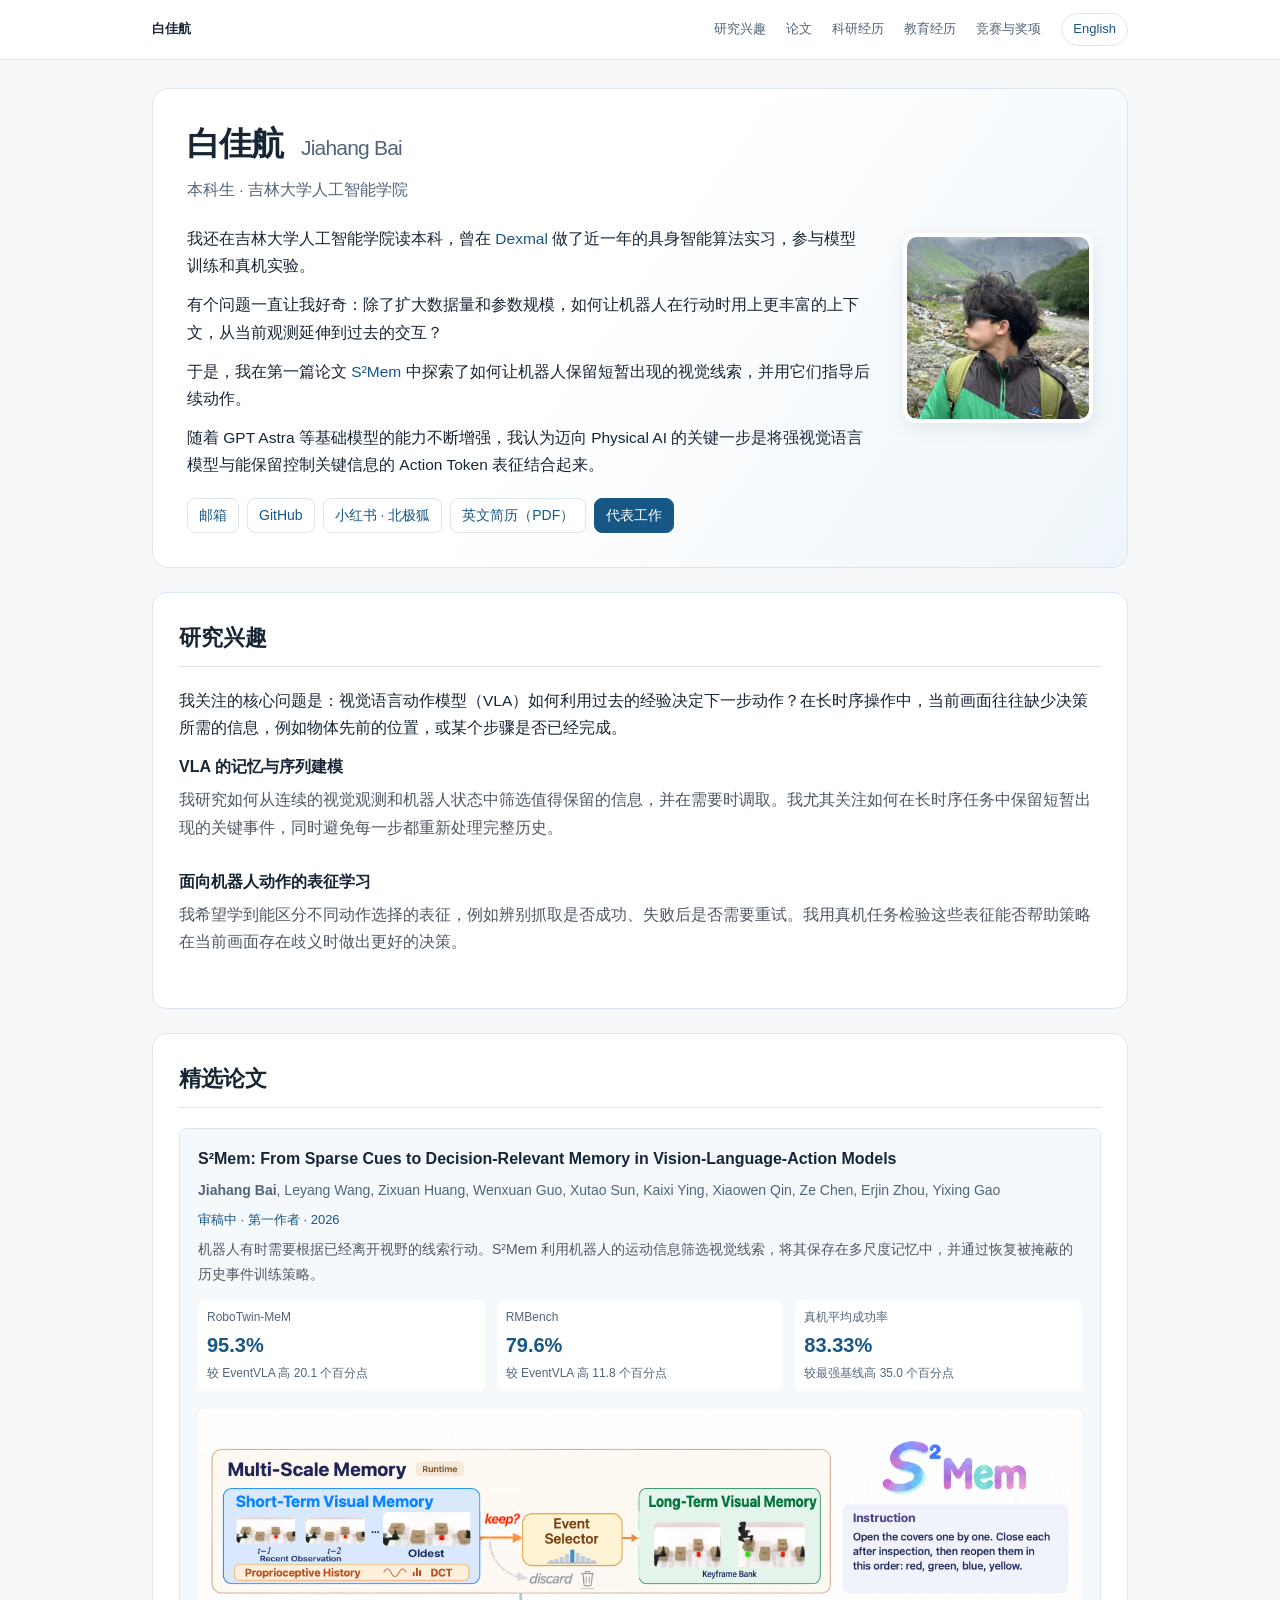
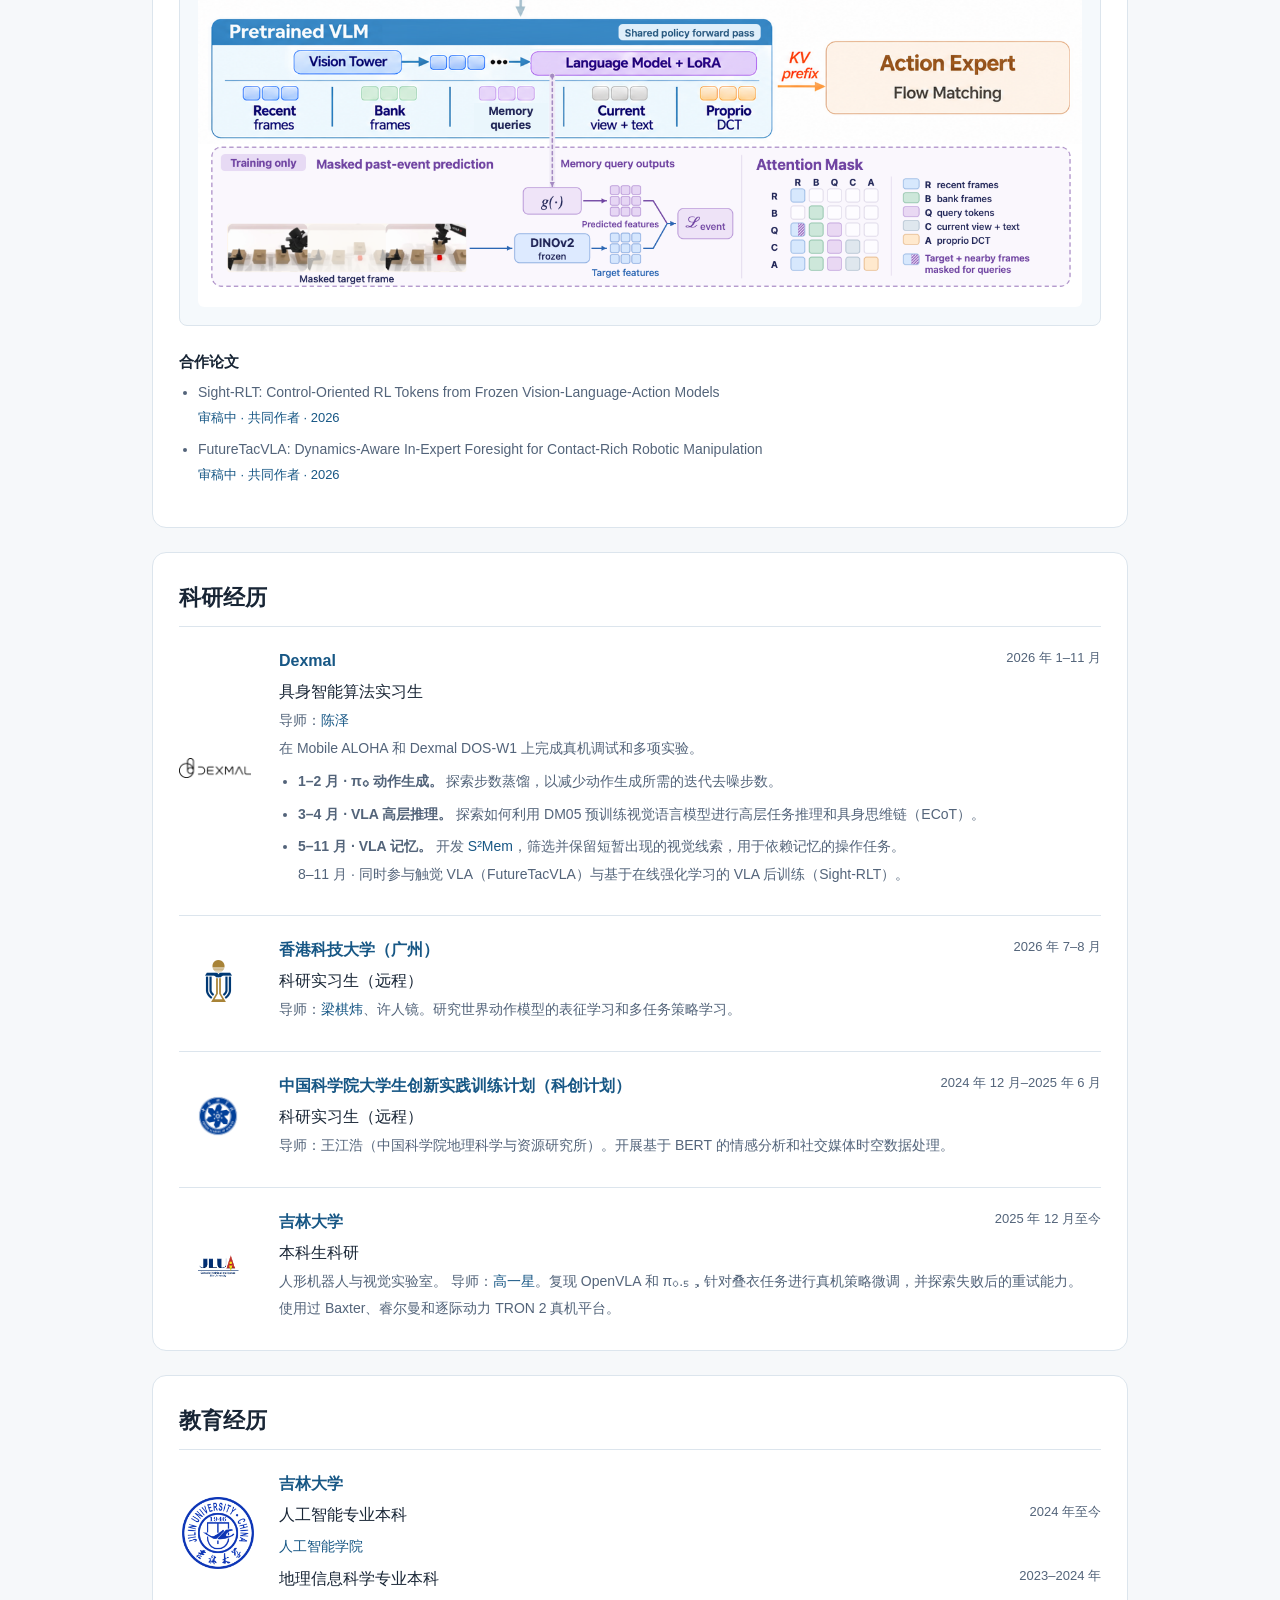
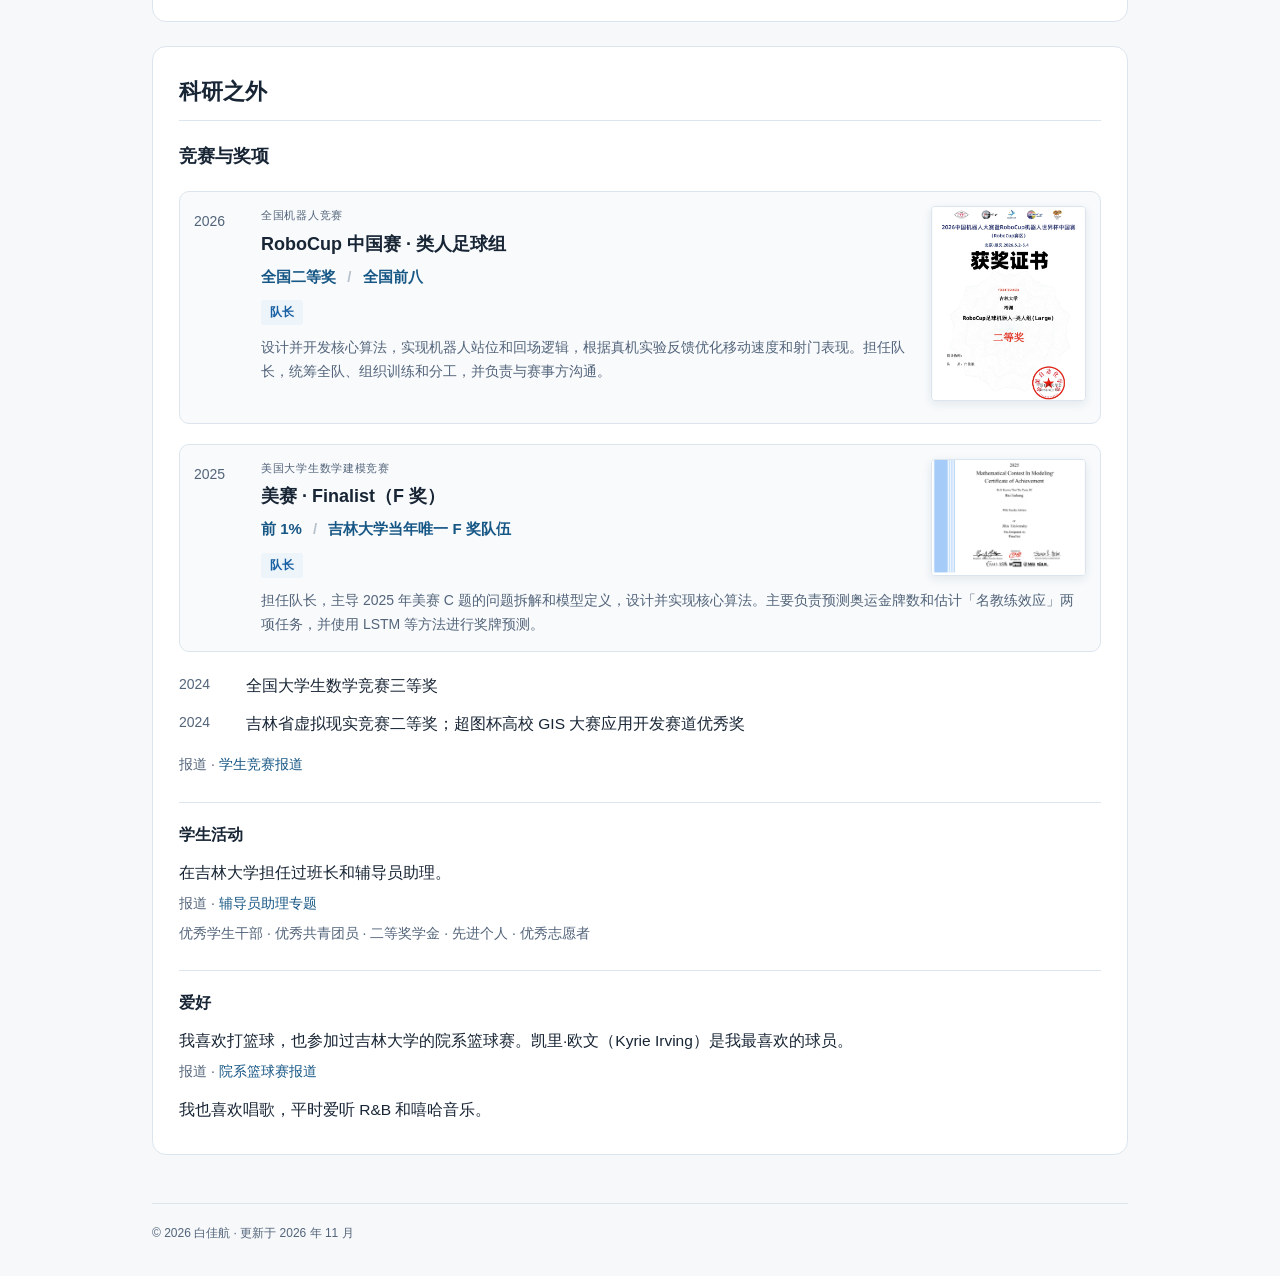
==== zh.html @ dd1dfa13 "Display the S²Mem architecture at full card width" ====
<!doctype html>
<html lang="zh-CN">
<head>
<meta charset="utf-8"><meta name="viewport" content="width=device-width, initial-scale=1">
<title>白佳航 | 吉林大学</title>
<meta name="description" content="白佳航，吉林大学本科生，研究方向为具身智能、机器人学习和视觉语言动作模型中的记忆。">
<link rel="canonical" href="https://jiahangbai.github.io/">
<link rel="stylesheet" href="site.css?v=s2mem-wide">

</head>
<body>
<nav aria-label="主导航"><div class="wrap"><a class="name" href="#about">白佳航</a><a href="#research">研究兴趣</a><a href="#ongoing">论文</a><a href="#experience">科研经历</a><a href="#education">教育经历</a><a href="#honors">竞赛与奖项</a><a class="language-switch" href="index.html" hreflang="en" lang="en">English</a></div></nav>
<main class="wrap">
<header id="about"><div><h1>白佳航 <span lang="en">Jiahang Bai</span></h1><p class="role">本科生 · 吉林大学人工智能学院</p><p>我还在吉林大学人工智能学院读本科，曾在 <a href="https://www.dexmal.com/">Dexmal</a> 做了近一年的具身智能算法实习，参与模型训练和真机实验。</p><p>有个问题一直让我好奇：除了扩大数据量和参数规模，如何让机器人在行动时用上更丰富的上下文，从当前观测延伸到过去的交互？</p><p>于是，我在第一篇论文 <a href="#s2mem">S²Mem</a> 中探索了如何让机器人保留短暂出现的视觉线索，并用它们指导后续动作。</p><p>随着 GPT Astra 等基础模型的能力不断增强，我认为迈向 Physical AI 的关键一步是将强视觉语言模型与能保留控制关键信息的 Action Token 表征结合起来。</p><div class="links"><a href="mailto:baijh2323@mails.jlu.edu.cn">邮箱</a><a href="https://github.com/JiahangBai">GitHub</a><a href="https://xhslink.cn/o/AUrNLGoAuPa" target="_blank" rel="noopener">小红书 · 北极狐</a><a href="assets/Jiahang_Bai_Research_CV.pdf?v=selected-papers" target="_blank" rel="noopener">英文简历（PDF）</a><a href="#s2mem">代表工作</a></div></div><div class="photo"><img class="portrait" src="assets/portrait-mountains.jpg" alt="山谷中的白佳航" width="190" height="190"></div></header>
<section id="research">
<h2>研究兴趣</h2>
<p>我关注的核心问题是：视觉语言动作模型（VLA）如何利用过去的经验决定下一步动作？在长时序操作中，当前画面往往缺少决策所需的信息，例如物体先前的位置，或某个步骤是否已经完成。</p>
<article class="research"><h3>VLA 的记忆与序列建模</h3><p>我研究如何从连续的视觉观测和机器人状态中筛选值得保留的信息，并在需要时调取。我尤其关注如何在长时序任务中保留短暂出现的关键事件，同时避免每一步都重新处理完整历史。</p></article>
<article class="research"><h3>面向机器人动作的表征学习</h3><p>我希望学到能区分不同动作选择的表征，例如辨别抓取是否成功、失败后是否需要重试。我用真机任务检验这些表征能否帮助策略在当前画面存在歧义时做出更好的决策。</p></article>
</section>
<section id="ongoing">
<h2>精选论文</h2>
<article class="paper-row featured-paper" id="s2mem">
  <div>
    <h3>S²Mem: From Sparse Cues to Decision-Relevant Memory in Vision-Language-Action Models</h3>
    <p class="details"><strong>Jiahang Bai</strong>, Leyang Wang, Zixuan Huang, Wenxuan Guo, Xutao Sun, Kaixi Ying, Xiaowen Qin, Ze Chen, Erjin Zhou, Yixing Gao</p>
    <p class="paper-status">审稿中 · 第一作者 · 2026</p>
    <p class="paper-description">机器人有时需要根据已经离开视野的线索行动。S²Mem 利用机器人的运动信息筛选视觉线索，将其保存在多尺度记忆中，并通过恢复被掩蔽的历史事件训练策略。</p>
    <dl class="paper-metrics">
      <div><dt>RoboTwin-MeM</dt><dd><strong>95.3%</strong><span>较 EventVLA 高 20.1 个百分点</span></dd></div>
      <div><dt>RMBench</dt><dd><strong>79.6%</strong><span>较 EventVLA 高 11.8 个百分点</span></dd></div>
      <div><dt>真机平均成功率</dt><dd><strong>83.33%</strong><span>较最强基线高 35.0 个百分点</span></dd></div>
    </dl>
  </div>
  <img class="paper-thumbnail" src="assets/s2mem-architecture.webp?v=masked-past-event" alt="S²Mem 架构图，包含长短期视觉记忆、事件筛选和动作专家" width="1400" height="788" loading="lazy">
</article>
<h3 class="ongoing-title">合作论文</h3>
<ul class="details ongoing-list">
<li>Sight-RLT: Control-Oriented RL Tokens from Frozen Vision-Language-Action Models<br><span class="paper-status">审稿中 · 共同作者 · 2026</span></li>
<li>FutureTacVLA: Dynamics-Aware In-Expert Foresight for Contact-Rich Robotic Manipulation<br><span class="paper-status">审稿中 · 共同作者 · 2026</span></li>
</ul>
</section>

<section id="experience"><h2>科研经历</h2><article class="entry">
  <img class="logo" src="assets/dexmal.png" alt="Dexmal 标识" loading="lazy">
  <div>
    <div class="entry-head"><h3><a href="https://www.dexmal.com/">Dexmal</a></h3><span class="date">2026 年 1–11 月</span></div>
    <p>具身智能算法实习生</p>
    <p class="details">导师：<a href="https://openreview.net/profile?id=~Ze_Chen8">陈泽</a></p>
    <p class="details">在 Mobile ALOHA 和 Dexmal DOS-W1 上完成真机调试和多项实验。</p>
    <ul class="details internship-timeline">
      <li><strong>1–2 月 · π₀ 动作生成。</strong> 探索步数蒸馏，以减少动作生成所需的迭代去噪步数。</li>
      <li><strong>3–4 月 · VLA 高层推理。</strong> 探索如何利用 DM05 预训练视觉语言模型进行高层任务推理和具身思维链（ECoT）。</li>
      <li><strong>5–11 月 · VLA 记忆。</strong> 开发 <a href="#s2mem">S²Mem</a>，筛选并保留短暂出现的视觉线索，用于依赖记忆的操作任务。
        <p>8–11 月 · 同时参与触觉 VLA（FutureTacVLA）与基于在线强化学习的 VLA 后训练（Sight-RLT）。</p>
      </li>
    </ul>
  </div>
</article>
<article class="entry">
  <img class="logo intern-logo" src="assets/hkust-gz.png" alt="港科大（广州）标识" loading="lazy">
  <div><div class="entry-head"><h3><a href="https://www.hkust-gz.edu.cn/">香港科技大学（广州）</a></h3><span class="date">2026 年 7–8 月</span></div>
  <p>科研实习生（远程）</p><p class="details">导师：<a href="https://kolakivy.github.io/">梁棋炜</a>、许人镜。研究世界动作模型的表征学习和多任务策略学习。</p></div>
</article>
<article class="entry">
  <img class="logo intern-logo" src="assets/cas-icon.png" alt="中国科学院标识" loading="lazy">
  <div><div class="entry-head"><h3><a href="https://zxsq.ucas.ac.cn/login/index/ti">中国科学院大学生创新实践训练计划（科创计划）</a></h3><span class="date">2024 年 12 月–2025 年 6 月</span></div>
  <p>科研实习生（远程）</p><p class="details">导师：王江浩（中国科学院地理科学与资源研究所）。开展基于 BERT 的情感分析和社交媒体时空数据处理。</p></div>
</article>

<article class="entry">
  <img class="logo intern-logo" src="assets/jlu-ai.png" alt="吉林大学人工智能学院" loading="lazy">
  <div><div class="entry-head"><h3><a href="https://www.jlu.edu.cn/">吉林大学</a></h3><span class="date">2025 年 12 月至今</span></div>
  <p>本科生科研</p><p class="details">人形机器人与视觉实验室。 导师：<a href="https://sai.jlu.edu.cn/info/1094/3451.htm">高一星</a>。复现 OpenVLA 和 π₀.₅，针对叠衣任务进行真机策略微调，并探索失败后的重试能力。</p><p class="details">使用过 Baxter、睿尔曼和逐际动力 TRON 2 真机平台。</p></div>
</article>
</section>

<section id="education">
<h2>教育经历</h2>
<article class="entry">
  <img class="logo education-logo" src="assets/jlu-seal.png" alt="吉林大学校徽" loading="lazy">
  <div>
    <h3><a href="https://www.jlu.edu.cn/">吉林大学</a></h3>
    <div class="entry-head"><p>人工智能专业本科</p><p class="date">2024 年至今</p></div>
    <p class="details"><a href="https://sai.jlu.edu.cn/">人工智能学院</a></p>
    <div class="entry-head"><p>地理信息科学专业本科</p><p class="date">2023–2024 年</p></div>
  </div>
</article>
</section>

<section id="personal">
<h2>科研之外</h2>
<h3 id="honors">竞赛与奖项</h3>

<article class="award-feature"><div class="award-year">2026</div><div><a class="award-certificate" href="assets/robocup-2026-public.webp" target="_blank" rel="noopener"><img src="assets/robocup-2026-public.webp" alt="查看 RoboCup 中国赛二等奖证书" loading="lazy"></a><div class="award-label">全国机器人竞赛</div><h3>RoboCup 中国赛 · 类人足球组</h3><p class="award-result">全国二等奖 <span class="award-divider">/</span> 全国前八</p><p class="lead-role">队长</p><p class="details">设计并开发核心算法，实现机器人站位和回场逻辑，根据真机实验反馈优化移动速度和射门表现。担任队长，统筹全队、组织训练和分工，并负责与赛事方沟通。</p></div></article>
<article class="award-feature"><div class="award-year">2025</div><div><a class="award-certificate" href="assets/mcm-finalist-2025-public.webp" target="_blank" rel="noopener"><img src="assets/mcm-finalist-2025-public.webp" alt="查看美赛 Finalist 证书" loading="lazy"></a><div class="award-label">美国大学生数学建模竞赛</div><h3>美赛 · Finalist（F 奖）</h3><p class="award-result">前 1% <span class="award-divider">/</span> 吉林大学当年唯一 F 奖队伍</p><p class="lead-role">队长</p><p class="details">担任队长，主导 2025 年美赛 C 题的问题拆解和模型定义，设计并实现核心算法。主要负责预测奥运金牌数和估计「名教练效应」两项任务，并使用 LSTM 等方法进行奖牌预测。</p></div></article>
<ul class="awards"><li><time>2024</time><span>全国大学生数学竞赛三等奖</span></li><li><time>2024</time><span>吉林省虚拟现实竞赛二等奖；超图杯高校 GIS 大赛应用开发赛道优秀奖</span></li></ul>
<p class="details">报道 · <a href="https://mp.weixin.qq.com/s/TONbN0jL97cidkeUOd3OWg">学生竞赛报道</a></p>
<div class="leadership"><h3>学生活动</h3><p>在吉林大学担任过班长和辅导员助理。</p><p class="details">报道 · <a href="https://mp.weixin.qq.com/s/-CR4iiOFx83Kbp5x8P1b0Q">辅导员助理专题</a></p><p class="details">优秀学生干部 · 优秀共青团员 · 二等奖学金 · 先进个人 · 优秀志愿者</p></div>
<div class="leadership hobbies" id="hobbies"><h3>爱好</h3><p>我喜欢打篮球，也参加过吉林大学的院系篮球赛。凯里·欧文（Kyrie Irving）是我最喜欢的球员。</p><p class="details">报道 · <a href="https://mp.weixin.qq.com/s/jBBe-aK7J_uYt_GGxvR-3g">院系篮球赛报道</a></p><p>我也喜欢唱歌，平时爱听 R&amp;B 和嘻哈音乐。</p></div>
</section>
<footer>© 2026 白佳航 · 更新于 2026 年 11 月</footer>
</main>
<script>
const languageSwitch = document.querySelector('.language-switch');
languageSwitch.addEventListener('click', () => {
  languageSwitch.hash = window.location.hash;
});
</script>
</body></html>
---- site.css ----
:root{--blue:#175fa3;--ink:#242830;--muted:#69717c;--line:#e8ebef}*{box-sizing:border-box}html{scroll-behavior:smooth}body{margin:0;background:#fff;color:var(--ink);font:15.5px/1.75 -apple-system,BlinkMacSystemFont,"Segoe UI",Arial,sans-serif}a{color:var(--blue);text-decoration:none}a:hover{text-decoration:underline}a:focus-visible{outline:2px solid var(--blue);outline-offset:4px}.wrap{max-width:900px;margin:auto;padding:0 32px}nav{border-bottom:1px solid var(--line);padding:20px 0}nav .wrap{display:flex;gap:25px;align-items:center}nav a{font-size:13px;color:var(--muted)}nav .name{color:var(--ink);font-weight:600;margin-right:auto}header{display:grid;grid-template-columns:1fr 190px;gap:55px;align-items:center;padding:58px 0 30px}h1{font-size:33px;font-weight:500;letter-spacing:-.8px;line-height:1.25;margin:0 0 12px}h1 span{font-size:21px;color:var(--muted);font-weight:400;margin-left:9px}.role{color:var(--muted);margin:0 0 22px}.portrait{width:190px;height:190px;object-fit:cover;border-radius:5px}.links{display:flex;gap:18px;font-size:14px;margin-top:20px}p{margin:12px 0}section{padding-top:26px;scroll-margin-top:24px}h2{font-size:22px;font-weight:500;margin:0 0 20px;padding-bottom:9px;border-bottom:1px solid var(--line)}.paper-row{display:grid;grid-template-columns:220px 1fr;gap:25px;align-items:center;margin:4px 0 23px}.paper-thumbnail{display:block;width:220px;height:auto}.paper-row h3{font-size:16px;line-height:1.55;font-weight:600;margin:0 0 6px}.paper-row p{margin:6px 0}.paper-description{font-size:14px;color:#505864}.paper-status{font-size:13px;color:var(--blue)!important}.paper-figure{display:block;width:100%;height:auto;margin:18px 0 8px;border:1px solid var(--line);border-radius:5px}.research{padding:0 0 22px}.research h3{font-size:16px;font-weight:600;margin:0 0 5px}.research p{margin:5px 0;color:#505864}.eyebrow{font-size:12px;color:var(--muted);margin-bottom:6px}.entry{display:grid;grid-template-columns:78px 1fr;gap:22px;margin:0 0 26px;align-items:center}.logo{width:72px;height:72px;object-fit:contain}.entry h3{font-size:16px;margin:0;font-weight:600}.entry p{margin:3px 0}.details{color:var(--muted);font-size:14px}.entry-head{display:flex;justify-content:space-between;gap:15px}.date{font-size:13px;color:var(--muted);white-space:nowrap}.additional{margin-left:100px}.additional h3{font-size:14px;color:var(--muted);font-weight:500;margin:24px 0 14px}.additional p{font-size:14px;margin:0 0 17px}.additional strong{font-weight:500}.captain{color:var(--blue);font-size:13px}.award-feature{display:grid;grid-template-columns:50px 1fr;gap:17px;padding:8px 0 25px;margin-bottom:20px;border-bottom:1px solid var(--line)}.award-year{font-size:14px;color:var(--muted);padding-top:3px}.award-label{font-size:11px;letter-spacing:.7px;color:var(--muted);margin-bottom:5px}.award-feature h3{font-size:18px;font-weight:600;line-height:1.45;margin:0 0 7px}.award-result{font-size:15px;font-weight:600;color:var(--blue);margin:0 0 7px}.award-divider{color:#b8c1cc;padding:0 7px}.lead-role{display:inline-block;background:#edf4fa;color:#175fa3;font-size:12px;font-weight:600;border-radius:3px;padding:2px 9px;margin:0 0 7px}.award-feature .details{margin:3px 0 0}.leadership{margin:25px 0 0;padding-top:18px;border-top:1px solid var(--line)}.leadership h3{font-size:16px;font-weight:600;margin:0 0 10px}.leadership p{margin:5px 0}.awards{padding:0;list-style:none}.awards li{display:grid;grid-template-columns:50px 1fr;gap:17px;margin:11px 0}.awards time{color:var(--muted);font-size:14px}footer{margin-top:48px;border-top:1px solid var(--line);padding:19px 0 32px;font-size:12px;color:var(--muted)}@media(max-width:640px){.wrap{padding:0 23px}nav .wrap{gap:17px}nav .name{display:none}header{grid-template-columns:1fr;gap:22px;padding-top:36px}header .photo{grid-row:1}.portrait{width:135px;height:135px}h1{font-size:29px}h1 span{font-size:19px}.entry-head{display:block}.entry{grid-template-columns:56px 1fr;gap:16px}.logo{width:52px;height:52px}body{font-size:15px}.paper-row{grid-template-columns:140px 1fr;gap:16px}.paper-thumbnail{width:140px}.additional{margin-left:0}}
@media(max-width:420px){.paper-row{grid-template-columns:1fr}.paper-thumbnail{width:180px}}
.education-logo{width:78px}.intern-logo{width:42px;height:42px;justify-self:center}
.paper-placeholder{display:grid;place-items:center;min-height:72px;border:1px dashed var(--line);border-radius:5px;color:var(--muted);font-size:13px}
@media(max-width:640px){.education-logo{width:56px}}
.internship-timeline{padding-left:19px;margin:9px 0 0}.internship-timeline li+li{margin-top:8px}
.award-certificate{float:right;width:clamp(84px,25%,155px);margin:0 0 8px 14px}
.award-certificate img{display:block;width:100%;height:auto;border:1px solid var(--line);border-radius:4px}
.featured-paper{padding:18px;border:1px solid var(--line);border-radius:8px}
.paper-metrics{display:grid;grid-template-columns:repeat(auto-fit,minmax(120px,1fr));gap:12px;margin:14px 0 0}
.paper-metrics dt,.paper-metrics dd span{display:block;font-size:12px;color:var(--muted)}
.paper-metrics dd{margin:0}.paper-metrics strong{font-size:20px;color:var(--blue)}
.ongoing-title{font-size:15px;margin:0}.ongoing-list{margin-top:5px;padding-left:19px}
@media(max-width:640px){nav .wrap{flex-wrap:wrap;row-gap:8px}}

:root{--ink:#182535;--muted:#53647a;--blue:#175785;--line:#dce5ed}
body{background:#f6f8fa}
.wrap{max-width:1040px}
nav{background:#fff;padding:13px 0}
nav .wrap{gap:20px}
.language-switch{border:1px solid var(--line);border-radius:999px;padding:4px 11px;color:var(--blue);white-space:nowrap}
header{margin:28px 0 6px;padding:34px;border:1px solid var(--line);border-radius:16px;background:linear-gradient(125deg,#fff 45%,#eef5fa);gap:32px}
h1{font-weight:650}
.portrait{display:block;border-radius:14px;border:4px solid white;box-shadow:0 5px 18px #193b5918}
.links a{padding:4px 11px;background:#fff;border:1px solid var(--line);border-radius:8px}
.links a:last-child{background:var(--blue);color:#fff;border-color:var(--blue)}
section{margin-top:24px;padding:26px;background:#fff;border:1px solid var(--line);border-radius:14px}
h2{font-weight:650;letter-spacing:-.018em}
:lang(zh-CN) h2{letter-spacing:normal}
.featured-paper{background:#f5f9fc;padding:18px;grid-template-columns:minmax(0,1fr);gap:18px}
.featured-paper > .paper-thumbnail{width:100%}
.paper-thumbnail{max-width:100%;border-radius:6px}
.paper-metrics{grid-template-columns:repeat(3,minmax(0,1fr))}
.paper-metrics>div{padding:7px 9px;background:#fff;border-radius:7px}
.ongoing-list li+li{margin-top:8px}
#experience .entry+.entry{border-top:1px solid var(--line);padding-top:20px}
.entry:last-child{margin-bottom:0}
.award-feature{background:#f8fafc;border:1px solid var(--line);border-radius:10px;padding:14px}
.award-certificate img{box-shadow:0 3px 10px #193b5918}
@media(max-width:640px){
  nav .wrap{gap:8px 13px}
  header{padding:22px;gap:16px}
  section{padding:17px}
  .award-feature{grid-template-columns:1fr;gap:4px}
  .featured-paper{padding:12px}
  .featured-paper > .paper-thumbnail{
    width:calc(100% + 24px);
    max-width:none;
    margin:0 -12px -12px;
    border-radius:0 0 7px 7px;
  }
  .paper-metrics{grid-template-columns:repeat(auto-fit,minmax(100px,1fr))}
}

.hobbies .details{margin-top:2px}
.hobbies .details+p{margin-top:12px}
.links{flex-wrap:wrap;gap:8px}
nav a:hover,.links a:hover{color:var(--blue)}
.links a:last-child:hover{background:#12456a;color:white}
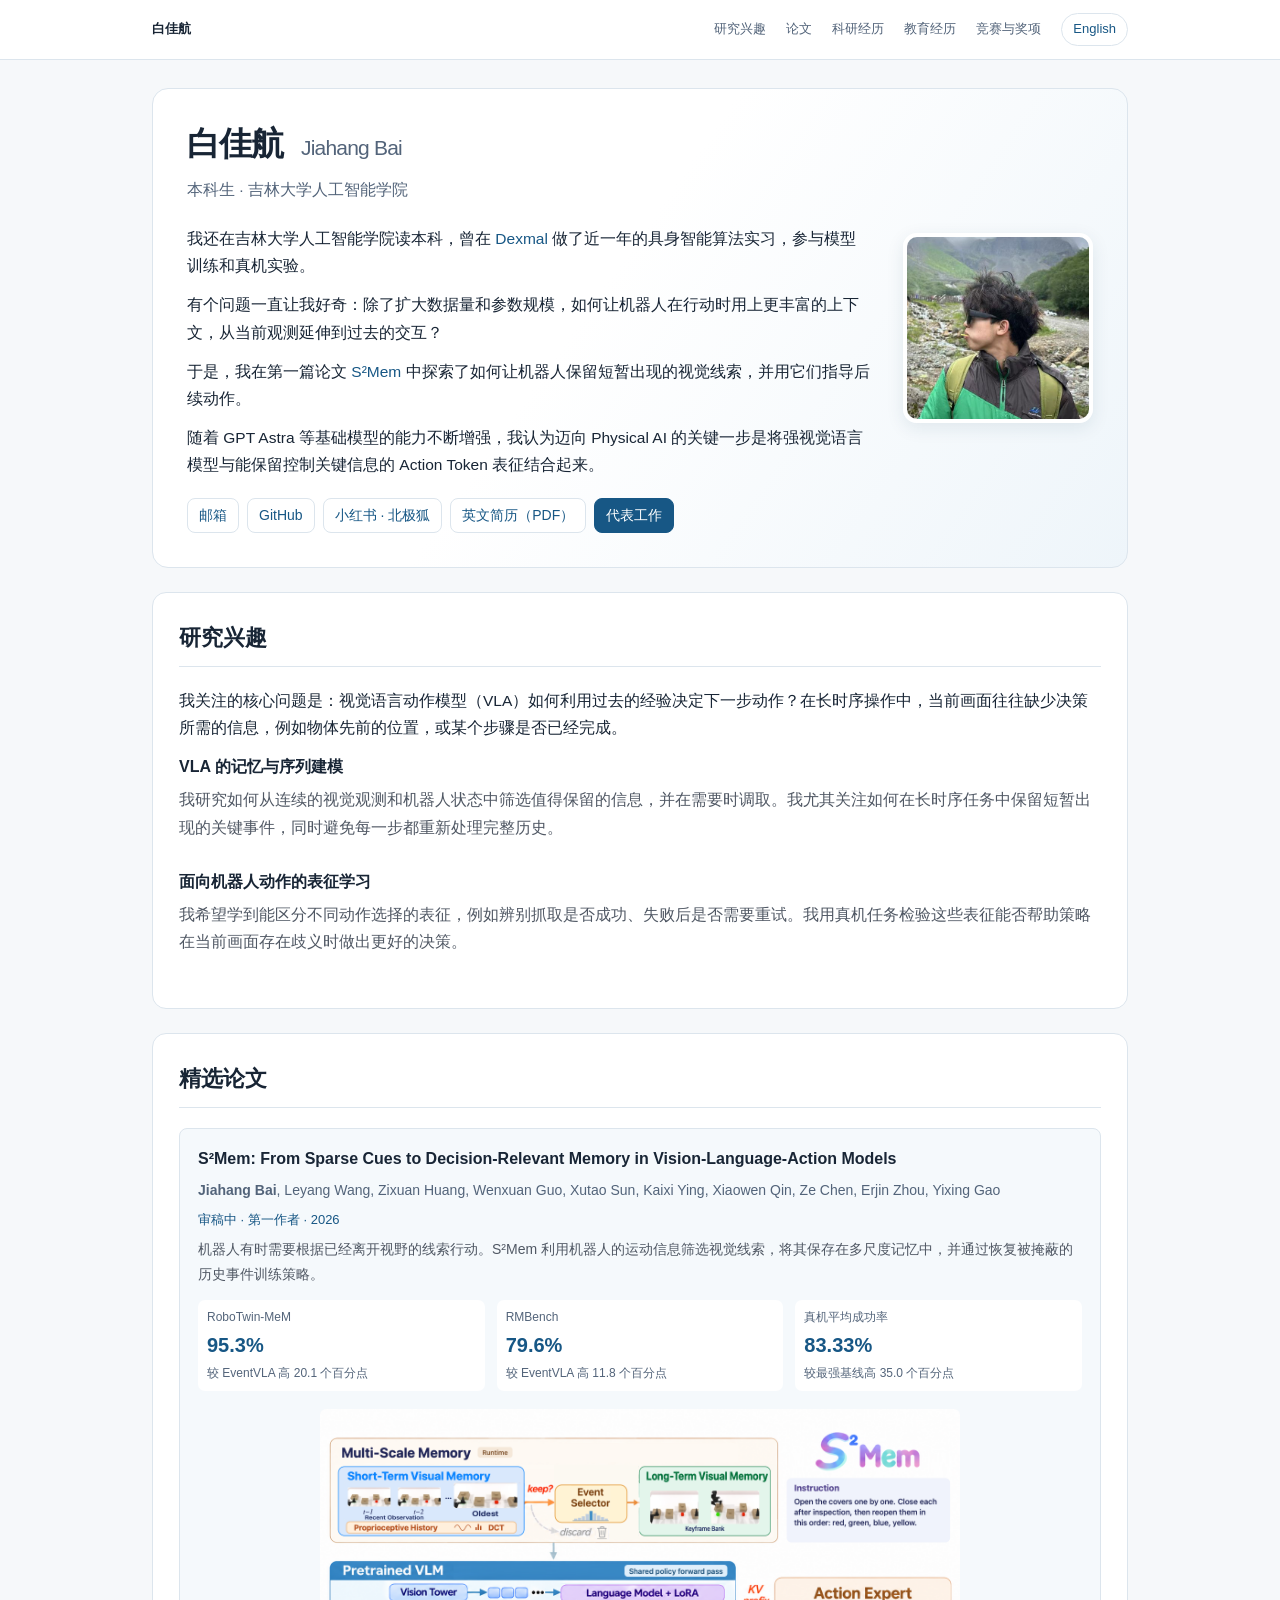
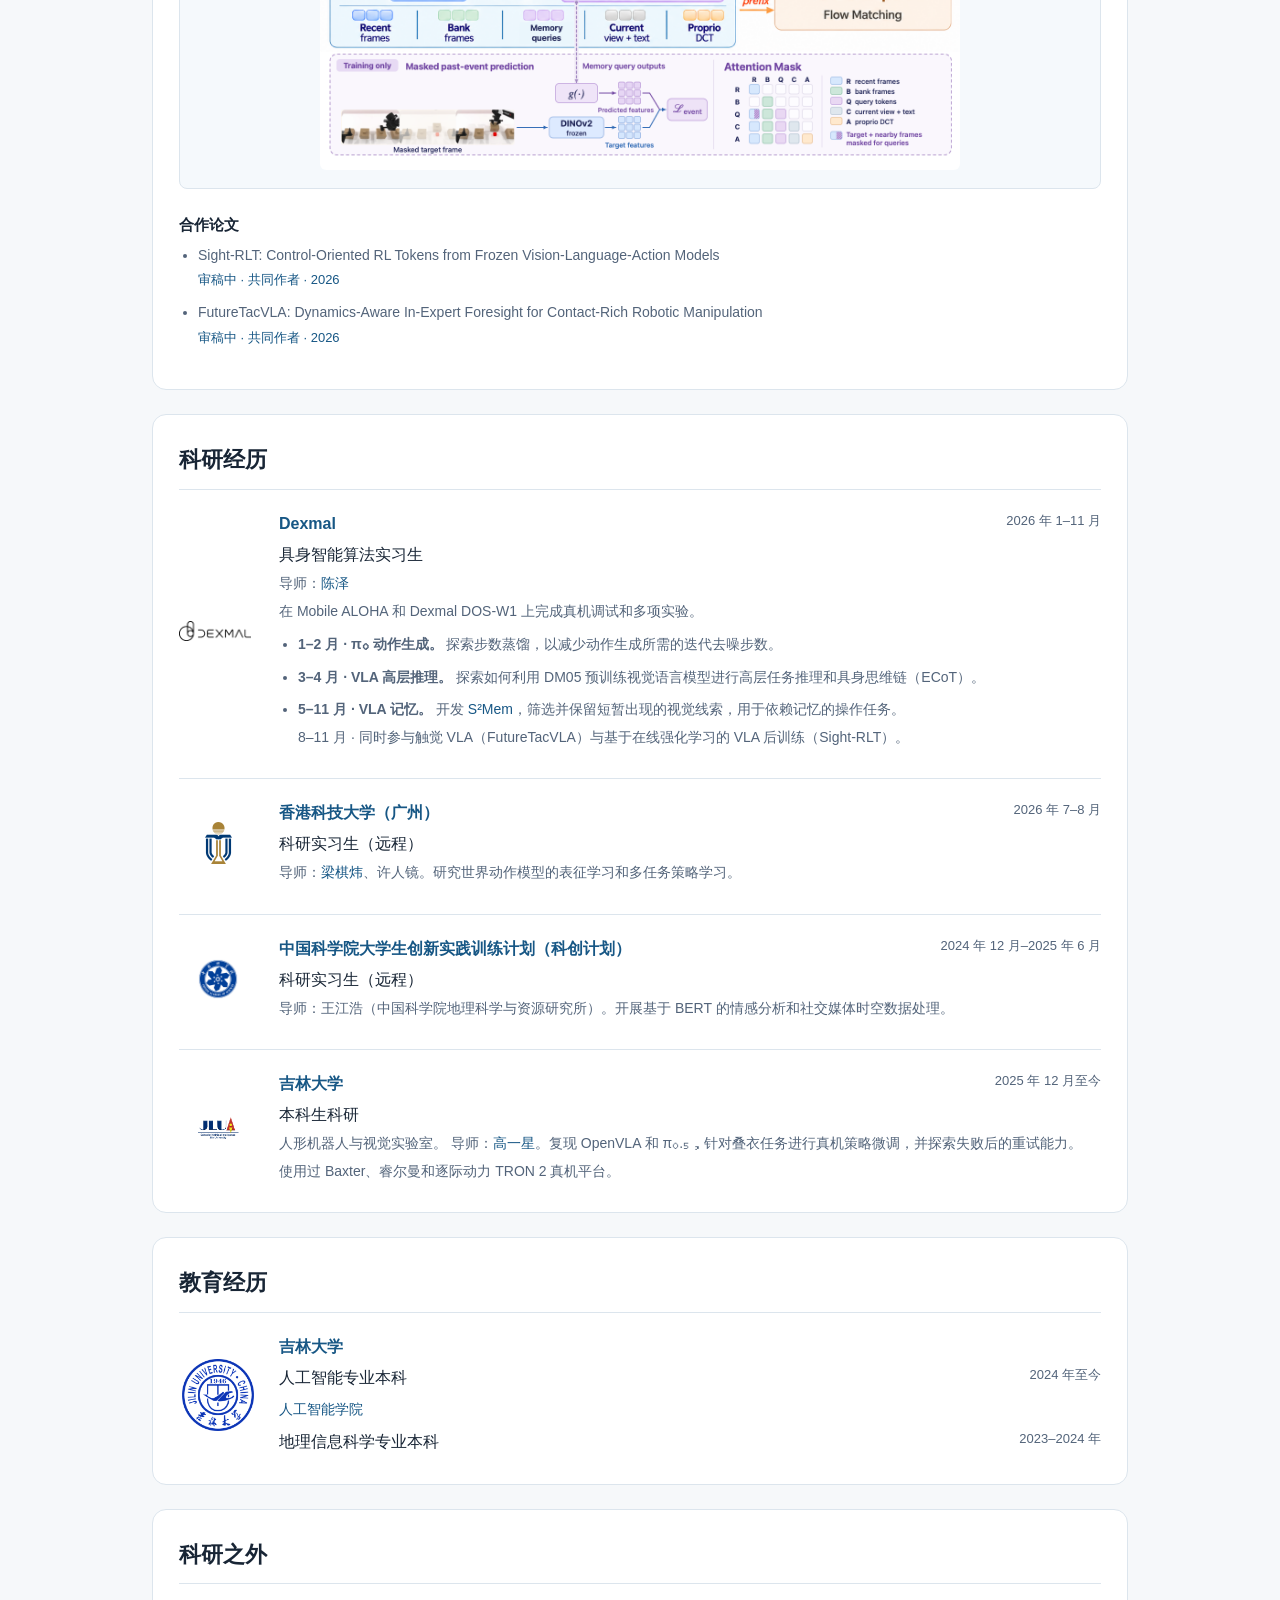
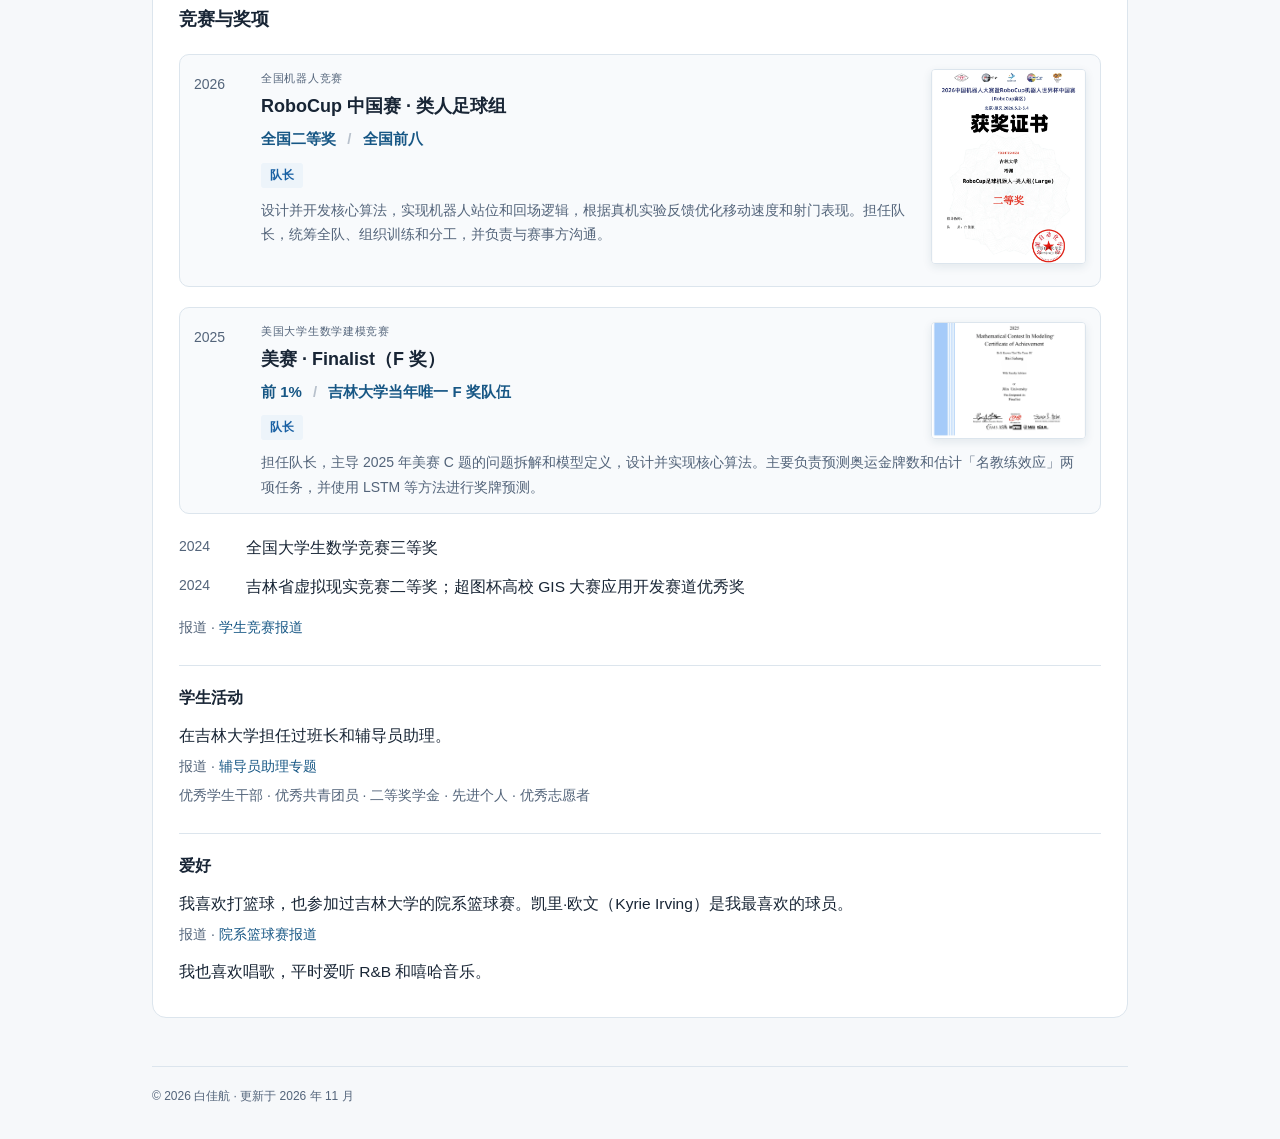
==== commit d57baff8: "Center the S²Mem architecture at a moderate width" ====
--- a/zh.html
+++ b/zh.html
@@ -5,7 +5,7 @@
 <title>白佳航 | 吉林大学</title>
 <meta name="description" content="白佳航，吉林大学本科生，研究方向为具身智能、机器人学习和视觉语言动作模型中的记忆。">
 <link rel="canonical" href="https://jiahangbai.github.io/">
-<link rel="stylesheet" href="site.css?v=s2mem-wide">
+<link rel="stylesheet" href="site.css?v=s2mem-medium">
 
 </head>
 <body>
--- a/site.css
+++ b/site.css
@@ -28,7 +28,7 @@
 h2{font-weight:650;letter-spacing:-.018em}
 :lang(zh-CN) h2{letter-spacing:normal}
 .featured-paper{background:#f5f9fc;padding:18px;grid-template-columns:minmax(0,1fr);gap:18px}
-.featured-paper > .paper-thumbnail{width:100%}
+.featured-paper > .paper-thumbnail{width:100%;max-width:640px;justify-self:center}
 .paper-thumbnail{max-width:100%;border-radius:6px}
 .paper-metrics{grid-template-columns:repeat(3,minmax(0,1fr))}
 .paper-metrics>div{padding:7px 9px;background:#fff;border-radius:7px}
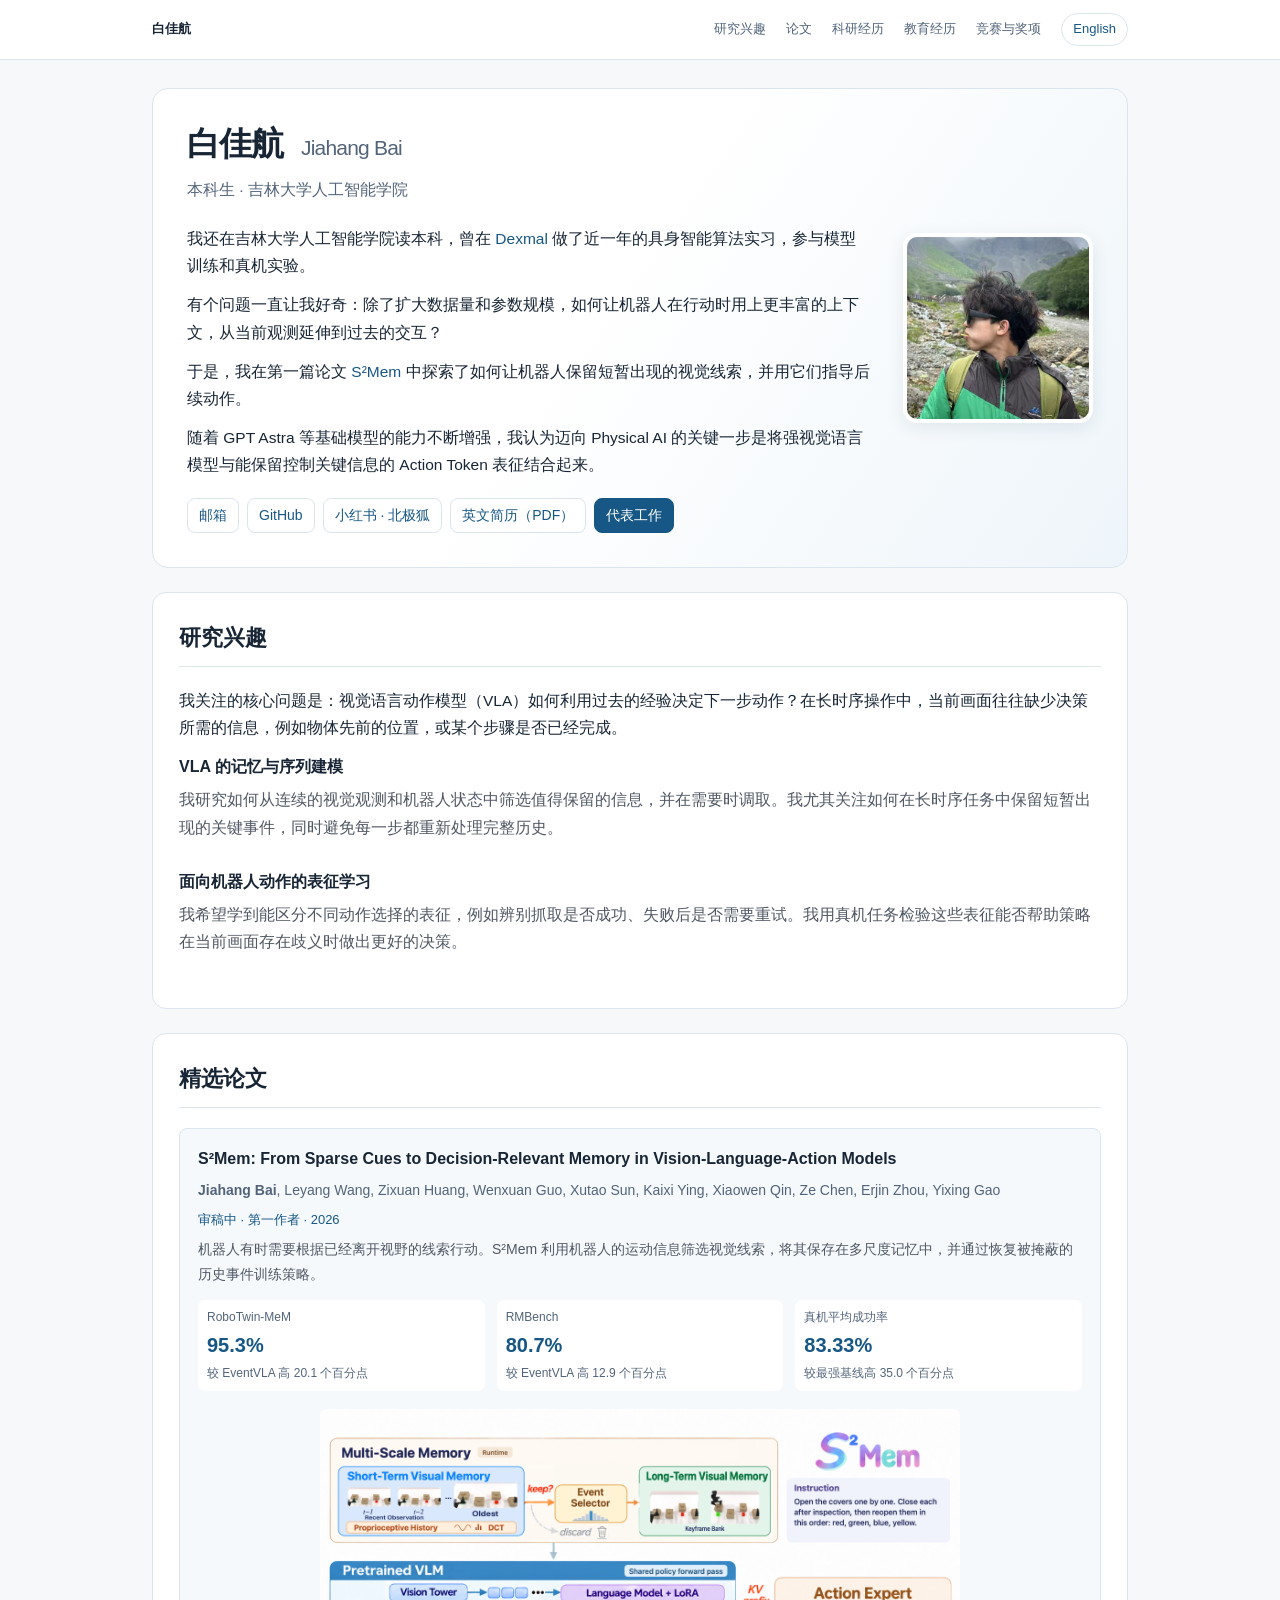
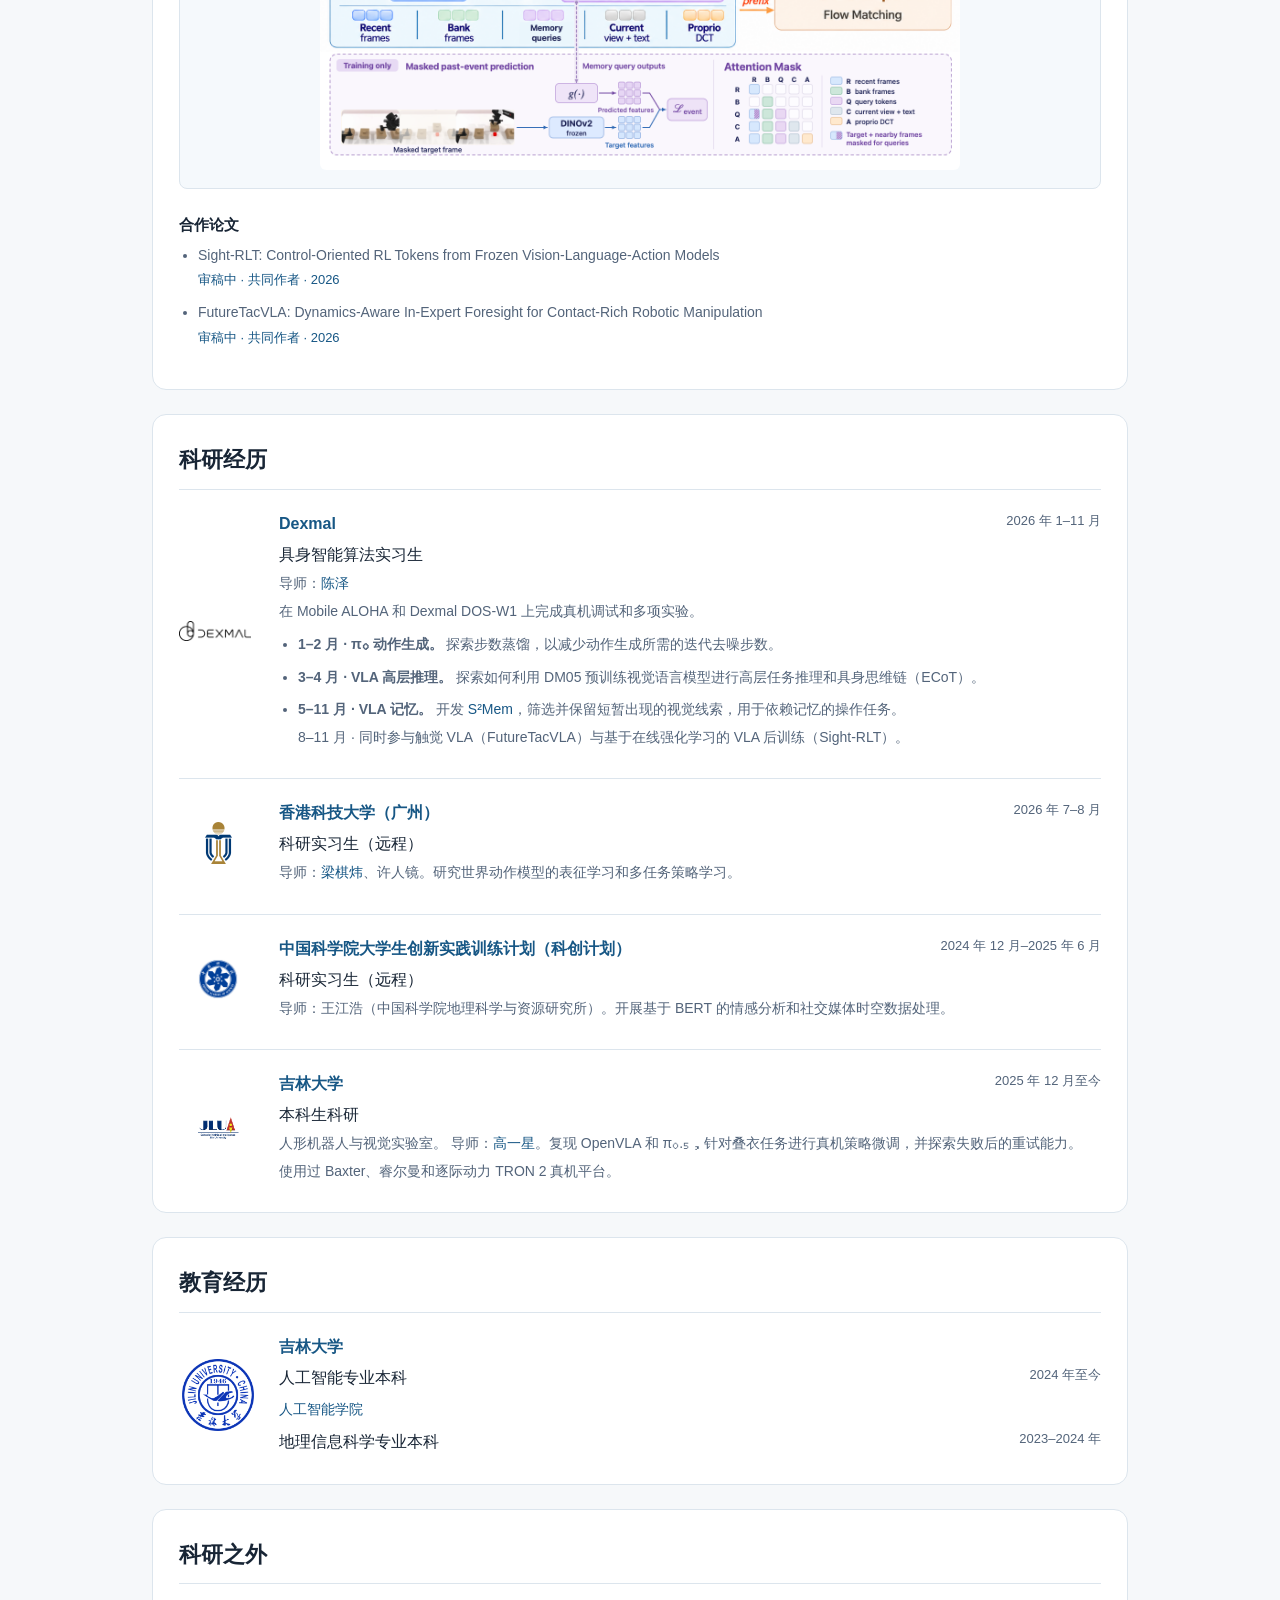
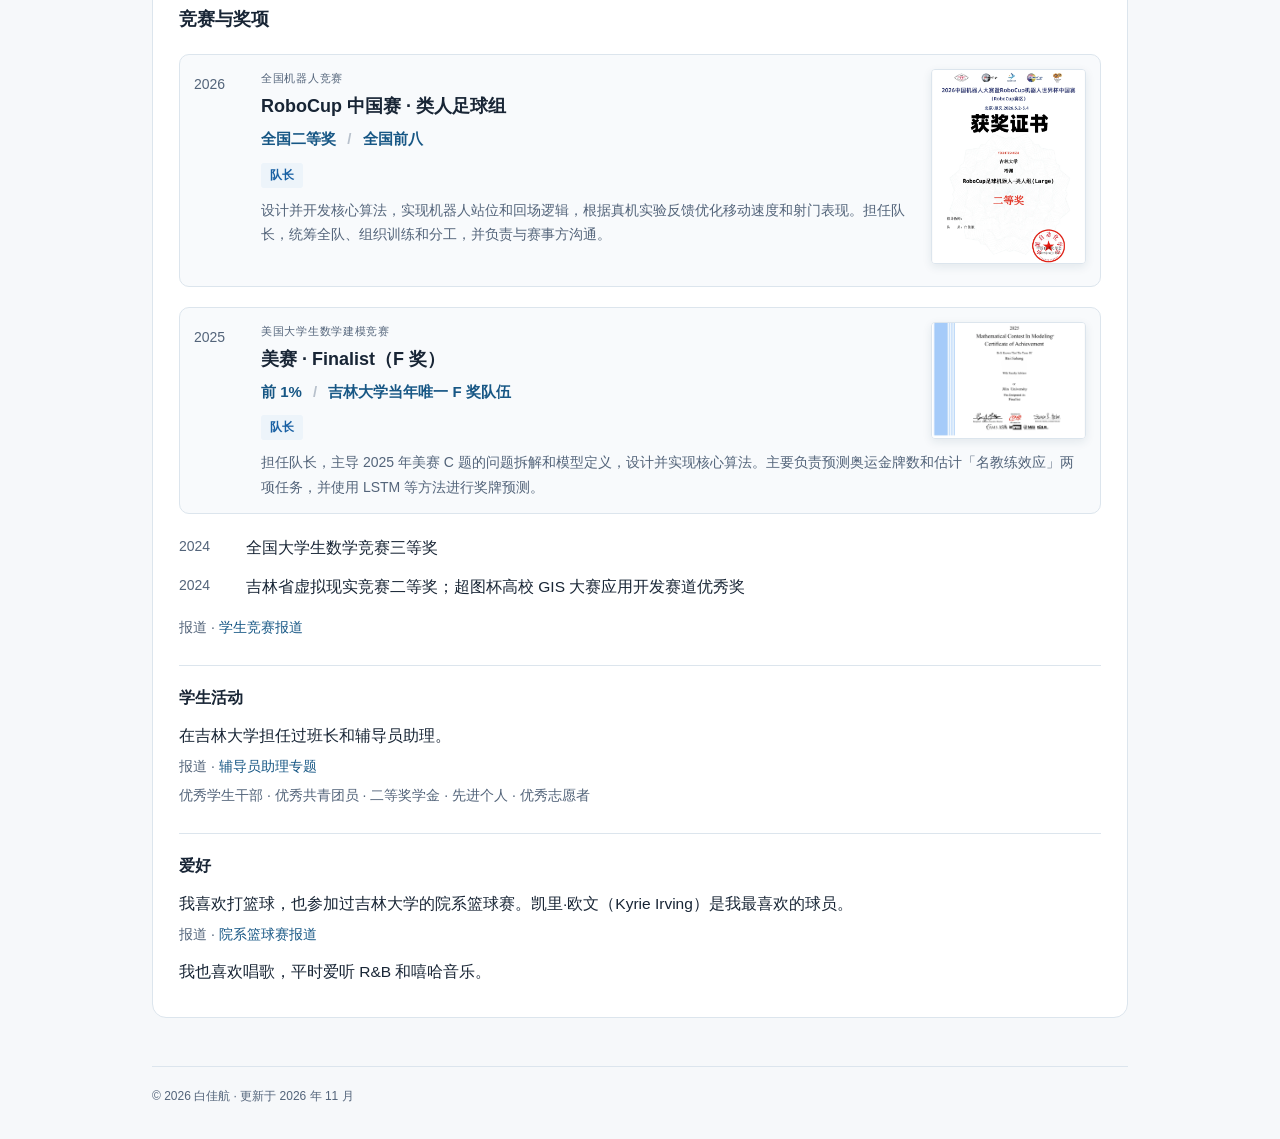
==== commit 2ab53877: "Update the S²Mem RMBench result to 80.7%" ====
--- a/zh.html
+++ b/zh.html
@@ -28,7 +28,7 @@
     <p class="paper-description">机器人有时需要根据已经离开视野的线索行动。S²Mem 利用机器人的运动信息筛选视觉线索，将其保存在多尺度记忆中，并通过恢复被掩蔽的历史事件训练策略。</p>
     <dl class="paper-metrics">
       <div><dt>RoboTwin-MeM</dt><dd><strong>95.3%</strong><span>较 EventVLA 高 20.1 个百分点</span></dd></div>
-      <div><dt>RMBench</dt><dd><strong>79.6%</strong><span>较 EventVLA 高 11.8 个百分点</span></dd></div>
+      <div><dt>RMBench</dt><dd><strong>80.7%</strong><span>较 EventVLA 高 12.9 个百分点</span></dd></div>
       <div><dt>真机平均成功率</dt><dd><strong>83.33%</strong><span>较最强基线高 35.0 个百分点</span></dd></div>
     </dl>
   </div>
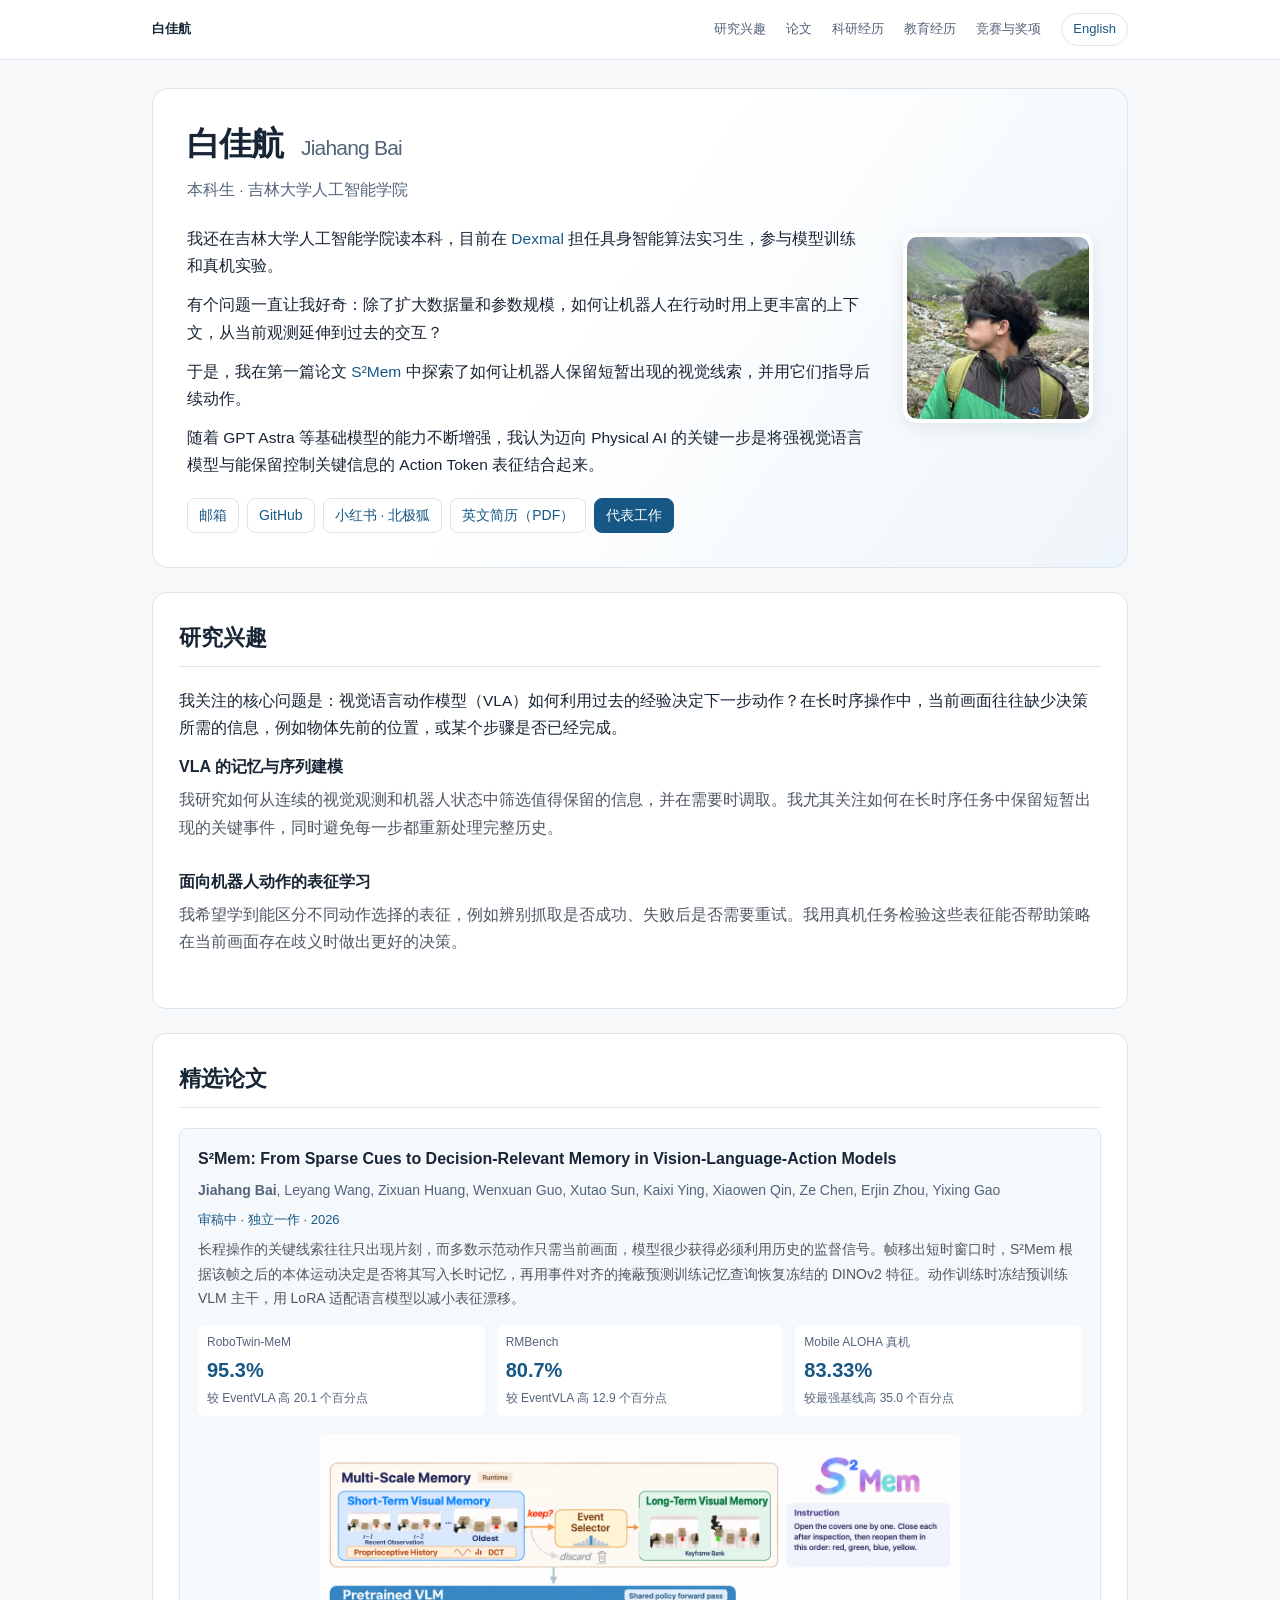
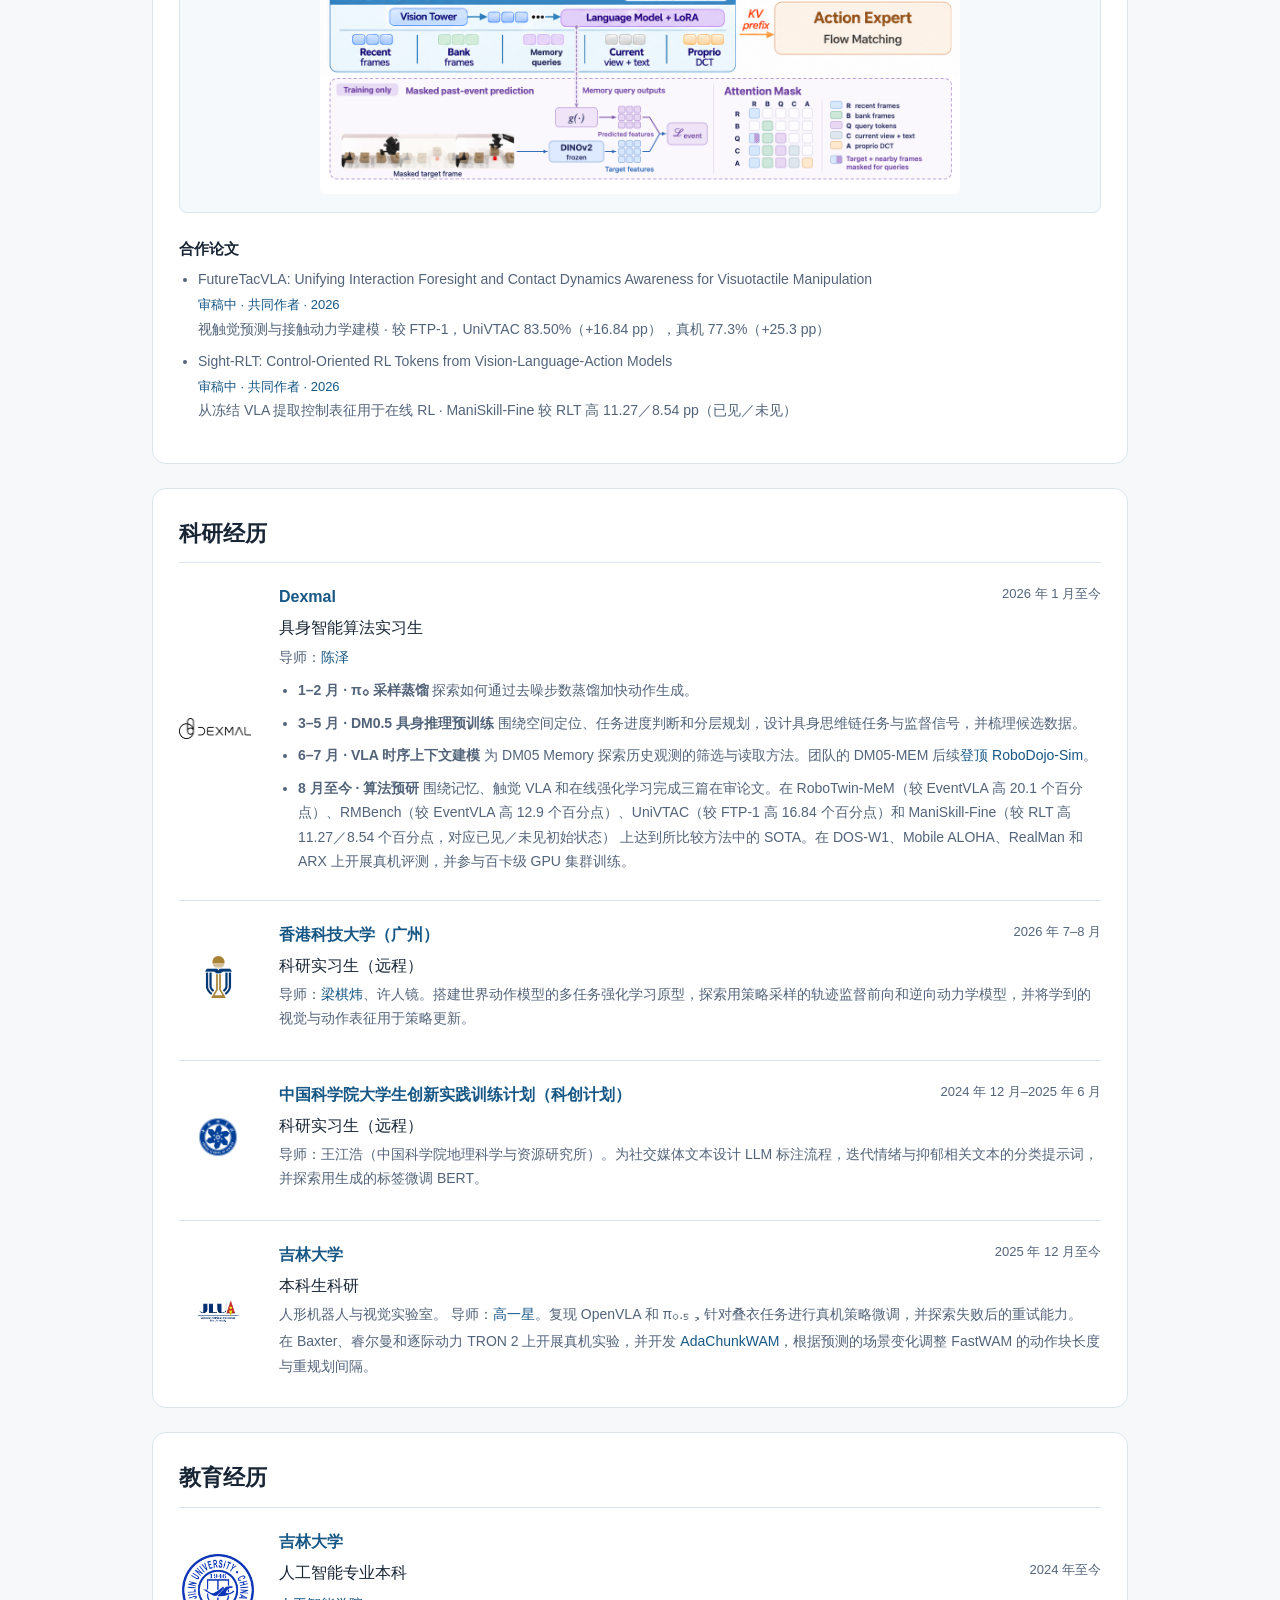
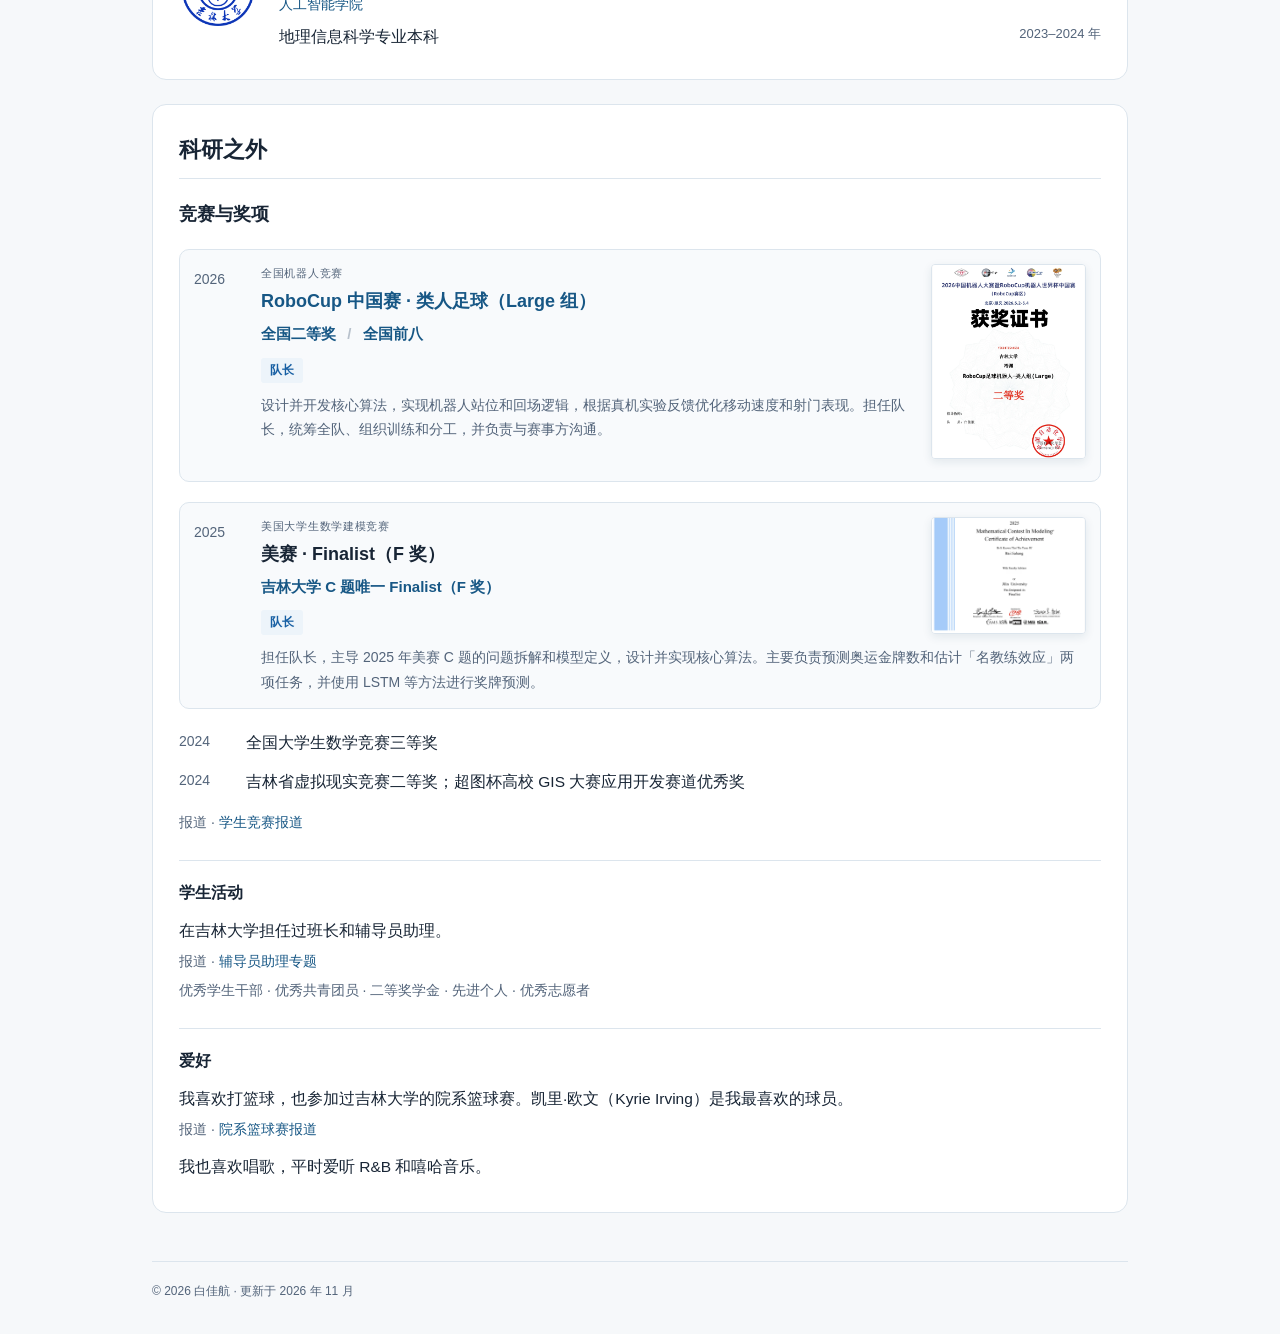
==== commit 1c2807b7: "Sync bilingual research experience and English CV" ====
--- a/zh.html
+++ b/zh.html
@@ -11,7 +11,7 @@
 <body>
 <nav aria-label="主导航"><div class="wrap"><a class="name" href="#about">白佳航</a><a href="#research">研究兴趣</a><a href="#ongoing">论文</a><a href="#experience">科研经历</a><a href="#education">教育经历</a><a href="#honors">竞赛与奖项</a><a class="language-switch" href="index.html" hreflang="en" lang="en">English</a></div></nav>
 <main class="wrap">
-<header id="about"><div><h1>白佳航 <span lang="en">Jiahang Bai</span></h1><p class="role">本科生 · 吉林大学人工智能学院</p><p>我还在吉林大学人工智能学院读本科，曾在 <a href="https://www.dexmal.com/">Dexmal</a> 做了近一年的具身智能算法实习，参与模型训练和真机实验。</p><p>有个问题一直让我好奇：除了扩大数据量和参数规模，如何让机器人在行动时用上更丰富的上下文，从当前观测延伸到过去的交互？</p><p>于是，我在第一篇论文 <a href="#s2mem">S²Mem</a> 中探索了如何让机器人保留短暂出现的视觉线索，并用它们指导后续动作。</p><p>随着 GPT Astra 等基础模型的能力不断增强，我认为迈向 Physical AI 的关键一步是将强视觉语言模型与能保留控制关键信息的 Action Token 表征结合起来。</p><div class="links"><a href="mailto:baijh2323@mails.jlu.edu.cn">邮箱</a><a href="https://github.com/JiahangBai">GitHub</a><a href="https://xhslink.cn/o/AUrNLGoAuPa" target="_blank" rel="noopener">小红书 · 北极狐</a><a href="assets/Jiahang_Bai_Research_CV.pdf?v=selected-papers" target="_blank" rel="noopener">英文简历（PDF）</a><a href="#s2mem">代表工作</a></div></div><div class="photo"><img class="portrait" src="assets/portrait-mountains.jpg" alt="山谷中的白佳航" width="190" height="190"></div></header>
+<header id="about"><div><h1>白佳航 <span lang="en">Jiahang Bai</span></h1><p class="role">本科生 · 吉林大学人工智能学院</p><p>我还在吉林大学人工智能学院读本科，目前在 <a href="https://www.dexmal.com/">Dexmal</a> 担任具身智能算法实习生，参与模型训练和真机实验。</p><p>有个问题一直让我好奇：除了扩大数据量和参数规模，如何让机器人在行动时用上更丰富的上下文，从当前观测延伸到过去的交互？</p><p>于是，我在第一篇论文 <a href="#s2mem">S²Mem</a> 中探索了如何让机器人保留短暂出现的视觉线索，并用它们指导后续动作。</p><p>随着 GPT Astra 等基础模型的能力不断增强，我认为迈向 Physical AI 的关键一步是将强视觉语言模型与能保留控制关键信息的 Action Token 表征结合起来。</p><div class="links"><a href="mailto:baijh2323@mails.jlu.edu.cn">邮箱</a><a href="https://github.com/JiahangBai">GitHub</a><a href="https://xhslink.cn/o/AUrNLGoAuPa" target="_blank" rel="noopener">小红书 · 北极狐</a><a href="assets/Jiahang_Bai_Research_CV.pdf?v=research-sync" target="_blank" rel="noopener">英文简历（PDF）</a><a href="#s2mem">代表工作</a></div></div><div class="photo"><img class="portrait" src="assets/portrait-mountains.jpg" alt="山谷中的白佳航" width="190" height="190"></div></header>
 <section id="research">
 <h2>研究兴趣</h2>
 <p>我关注的核心问题是：视觉语言动作模型（VLA）如何利用过去的经验决定下一步动作？在长时序操作中，当前画面往往缺少决策所需的信息，例如物体先前的位置，或某个步骤是否已经完成。</p>
@@ -24,54 +24,52 @@
   <div>
     <h3>S²Mem: From Sparse Cues to Decision-Relevant Memory in Vision-Language-Action Models</h3>
     <p class="details"><strong>Jiahang Bai</strong>, Leyang Wang, Zixuan Huang, Wenxuan Guo, Xutao Sun, Kaixi Ying, Xiaowen Qin, Ze Chen, Erjin Zhou, Yixing Gao</p>
-    <p class="paper-status">审稿中 · 第一作者 · 2026</p>
-    <p class="paper-description">机器人有时需要根据已经离开视野的线索行动。S²Mem 利用机器人的运动信息筛选视觉线索，将其保存在多尺度记忆中，并通过恢复被掩蔽的历史事件训练策略。</p>
+    <p class="paper-status">审稿中 · 独立一作 · 2026</p>
+    <p class="paper-description">长程操作的关键线索往往只出现片刻，而多数示范动作只需当前画面，模型很少获得必须利用历史的监督信号。帧移出短时窗口时，S²Mem 根据该帧之后的本体运动决定是否将其写入长时记忆，再用事件对齐的掩蔽预测训练记忆查询恢复冻结的 DINOv2 特征。动作训练时冻结预训练 VLM 主干，用 LoRA 适配语言模型以减小表征漂移。</p>
     <dl class="paper-metrics">
       <div><dt>RoboTwin-MeM</dt><dd><strong>95.3%</strong><span>较 EventVLA 高 20.1 个百分点</span></dd></div>
       <div><dt>RMBench</dt><dd><strong>80.7%</strong><span>较 EventVLA 高 12.9 个百分点</span></dd></div>
-      <div><dt>真机平均成功率</dt><dd><strong>83.33%</strong><span>较最强基线高 35.0 个百分点</span></dd></div>
+      <div><dt>Mobile ALOHA 真机</dt><dd><strong>83.33%</strong><span>较最强基线高 35.0 个百分点</span></dd></div>
     </dl>
   </div>
   <img class="paper-thumbnail" src="assets/s2mem-architecture.webp?v=masked-past-event" alt="S²Mem 架构图，包含长短期视觉记忆、事件筛选和动作专家" width="1400" height="788" loading="lazy">
 </article>
 <h3 class="ongoing-title">合作论文</h3>
 <ul class="details ongoing-list">
-<li>Sight-RLT: Control-Oriented RL Tokens from Frozen Vision-Language-Action Models<br><span class="paper-status">审稿中 · 共同作者 · 2026</span></li>
-<li>FutureTacVLA: Dynamics-Aware In-Expert Foresight for Contact-Rich Robotic Manipulation<br><span class="paper-status">审稿中 · 共同作者 · 2026</span></li>
+<li>FutureTacVLA: Unifying Interaction Foresight and Contact Dynamics Awareness for Visuotactile Manipulation<br><span class="paper-status">审稿中 · 共同作者 · 2026</span><br>视触觉预测与接触动力学建模 · 较 FTP-1，UniVTAC 83.50%（+16.84 pp），真机 77.3%（+25.3 pp）</li>
+<li>Sight-RLT: Control-Oriented RL Tokens from Vision-Language-Action Models<br><span class="paper-status">审稿中 · 共同作者 · 2026</span><br>从冻结 VLA 提取控制表征用于在线 RL · ManiSkill-Fine 较 RLT 高 11.27／8.54 pp（已见／未见）</li>
 </ul>
 </section>
 
 <section id="experience"><h2>科研经历</h2><article class="entry">
   <img class="logo" src="assets/dexmal.png" alt="Dexmal 标识" loading="lazy">
   <div>
-    <div class="entry-head"><h3><a href="https://www.dexmal.com/">Dexmal</a></h3><span class="date">2026 年 1–11 月</span></div>
+    <div class="entry-head"><h3><a href="https://www.dexmal.com/">Dexmal</a></h3><span class="date">2026 年 1 月至今</span></div>
     <p>具身智能算法实习生</p>
     <p class="details">导师：<a href="https://openreview.net/profile?id=~Ze_Chen8">陈泽</a></p>
-    <p class="details">在 Mobile ALOHA 和 Dexmal DOS-W1 上完成真机调试和多项实验。</p>
     <ul class="details internship-timeline">
-      <li><strong>1–2 月 · π₀ 动作生成。</strong> 探索步数蒸馏，以减少动作生成所需的迭代去噪步数。</li>
-      <li><strong>3–4 月 · VLA 高层推理。</strong> 探索如何利用 DM05 预训练视觉语言模型进行高层任务推理和具身思维链（ECoT）。</li>
-      <li><strong>5–11 月 · VLA 记忆。</strong> 开发 <a href="#s2mem">S²Mem</a>，筛选并保留短暂出现的视觉线索，用于依赖记忆的操作任务。
-        <p>8–11 月 · 同时参与触觉 VLA（FutureTacVLA）与基于在线强化学习的 VLA 后训练（Sight-RLT）。</p>
-      </li>
+      <li><strong>1–2 月 · π₀ 采样蒸馏</strong> 探索如何通过去噪步数蒸馏加快动作生成。</li>
+      <li><strong>3–5 月 · DM0.5 具身推理预训练</strong> 围绕空间定位、任务进度判断和分层规划，设计具身思维链任务与监督信号，并梳理候选数据。</li>
+      <li><strong>6–7 月 · VLA 时序上下文建模</strong> 为 DM05 Memory 探索历史观测的筛选与读取方法。团队的 DM05-MEM 后续<a href="https://github.com/dexmal/opendm#news">登顶 RoboDojo-Sim</a>。</li>
+      <li><strong>8 月至今 · 算法预研</strong> 围绕记忆、触觉 VLA 和在线强化学习完成三篇在审论文。在 RoboTwin-MeM（较 EventVLA 高 20.1 个百分点）、RMBench（较 EventVLA 高 12.9 个百分点）、UniVTAC（较 FTP-1 高 16.84 个百分点）和 ManiSkill-Fine（较 RLT 高 11.27／8.54 个百分点，对应已见／未见初始状态） 上达到所比较方法中的 SOTA。在 DOS-W1、Mobile ALOHA、RealMan 和 ARX 上开展真机评测，并参与百卡级 GPU 集群训练。</li>
     </ul>
   </div>
 </article>
 <article class="entry">
   <img class="logo intern-logo" src="assets/hkust-gz.png" alt="港科大（广州）标识" loading="lazy">
   <div><div class="entry-head"><h3><a href="https://www.hkust-gz.edu.cn/">香港科技大学（广州）</a></h3><span class="date">2026 年 7–8 月</span></div>
-  <p>科研实习生（远程）</p><p class="details">导师：<a href="https://kolakivy.github.io/">梁棋炜</a>、许人镜。研究世界动作模型的表征学习和多任务策略学习。</p></div>
+  <p>科研实习生（远程）</p><p class="details">导师：<a href="https://kolakivy.github.io/">梁棋炜</a>、许人镜。搭建世界动作模型的多任务强化学习原型，探索用策略采样的轨迹监督前向和逆向动力学模型，并将学到的视觉与动作表征用于策略更新。</p></div>
 </article>
 <article class="entry">
   <img class="logo intern-logo" src="assets/cas-icon.png" alt="中国科学院标识" loading="lazy">
   <div><div class="entry-head"><h3><a href="https://zxsq.ucas.ac.cn/login/index/ti">中国科学院大学生创新实践训练计划（科创计划）</a></h3><span class="date">2024 年 12 月–2025 年 6 月</span></div>
-  <p>科研实习生（远程）</p><p class="details">导师：王江浩（中国科学院地理科学与资源研究所）。开展基于 BERT 的情感分析和社交媒体时空数据处理。</p></div>
+  <p>科研实习生（远程）</p><p class="details">导师：王江浩（中国科学院地理科学与资源研究所）。为社交媒体文本设计 LLM 标注流程，迭代情绪与抑郁相关文本的分类提示词，并探索用生成的标签微调 BERT。</p></div>
 </article>
 
 <article class="entry">
   <img class="logo intern-logo" src="assets/jlu-ai.png" alt="吉林大学人工智能学院" loading="lazy">
   <div><div class="entry-head"><h3><a href="https://www.jlu.edu.cn/">吉林大学</a></h3><span class="date">2025 年 12 月至今</span></div>
-  <p>本科生科研</p><p class="details">人形机器人与视觉实验室。 导师：<a href="https://sai.jlu.edu.cn/info/1094/3451.htm">高一星</a>。复现 OpenVLA 和 π₀.₅，针对叠衣任务进行真机策略微调，并探索失败后的重试能力。</p><p class="details">使用过 Baxter、睿尔曼和逐际动力 TRON 2 真机平台。</p></div>
+  <p>本科生科研</p><p class="details">人形机器人与视觉实验室。 导师：<a href="https://sai.jlu.edu.cn/info/1094/3451.htm">高一星</a>。复现 OpenVLA 和 π₀.₅，针对叠衣任务进行真机策略微调，并探索失败后的重试能力。</p><p class="details">在 Baxter、睿尔曼和逐际动力 TRON 2 上开展真机实验，并开发 <a href="https://github.com/JiahangBai/AdaChunkWAM">AdaChunkWAM</a>，根据预测的场景变化调整 FastWAM 的动作块长度与重规划间隔。</p></div>
 </article>
 </section>
 
@@ -92,8 +90,8 @@
 <h2>科研之外</h2>
 <h3 id="honors">竞赛与奖项</h3>
 
-<article class="award-feature"><div class="award-year">2026</div><div><a class="award-certificate" href="assets/robocup-2026-public.webp" target="_blank" rel="noopener"><img src="assets/robocup-2026-public.webp" alt="查看 RoboCup 中国赛二等奖证书" loading="lazy"></a><div class="award-label">全国机器人竞赛</div><h3>RoboCup 中国赛 · 类人足球组</h3><p class="award-result">全国二等奖 <span class="award-divider">/</span> 全国前八</p><p class="lead-role">队长</p><p class="details">设计并开发核心算法，实现机器人站位和回场逻辑，根据真机实验反馈优化移动速度和射门表现。担任队长，统筹全队、组织训练和分工，并负责与赛事方沟通。</p></div></article>
-<article class="award-feature"><div class="award-year">2025</div><div><a class="award-certificate" href="assets/mcm-finalist-2025-public.webp" target="_blank" rel="noopener"><img src="assets/mcm-finalist-2025-public.webp" alt="查看美赛 Finalist 证书" loading="lazy"></a><div class="award-label">美国大学生数学建模竞赛</div><h3>美赛 · Finalist（F 奖）</h3><p class="award-result">前 1% <span class="award-divider">/</span> 吉林大学当年唯一 F 奖队伍</p><p class="lead-role">队长</p><p class="details">担任队长，主导 2025 年美赛 C 题的问题拆解和模型定义，设计并实现核心算法。主要负责预测奥运金牌数和估计「名教练效应」两项任务，并使用 LSTM 等方法进行奖牌预测。</p></div></article>
+<article class="award-feature"><div class="award-year">2026</div><div><a class="award-certificate" href="assets/robocup-2026-public.webp" target="_blank" rel="noopener"><img src="assets/robocup-2026-public.webp" alt="查看 RoboCup 中国赛二等奖证书" loading="lazy"></a><div class="award-label">全国机器人竞赛</div><h3><a href="https://www.caa.org.cn/article/191/6195.html">RoboCup 中国赛 · 类人足球（Large 组）</a></h3><p class="award-result"><a href="assets/robocup-2026-public.webp">全国二等奖</a> <span class="award-divider">/</span> 全国前八</p><p class="lead-role">队长</p><p class="details">设计并开发核心算法，实现机器人站位和回场逻辑，根据真机实验反馈优化移动速度和射门表现。担任队长，统筹全队、组织训练和分工，并负责与赛事方沟通。</p></div></article>
+<article class="award-feature"><div class="award-year">2025</div><div><a class="award-certificate" href="assets/mcm-finalist-2025-public.webp" target="_blank" rel="noopener"><img src="assets/mcm-finalist-2025-public.webp" alt="查看美赛 Finalist 证书" loading="lazy"></a><div class="award-label">美国大学生数学建模竞赛</div><h3>美赛 · Finalist（F 奖）</h3><p class="award-result"><a href="https://www.contest.comap.com/undergraduate/contests/mcm/contests/2025/results/2025_MCM_Problem_C_Results.pdf#page=14">吉林大学 C 题唯一 Finalist（F 奖）</a></p><p class="lead-role">队长</p><p class="details">担任队长，主导 2025 年美赛 C 题的问题拆解和模型定义，设计并实现核心算法。主要负责预测奥运金牌数和估计「名教练效应」两项任务，并使用 LSTM 等方法进行奖牌预测。</p></div></article>
 <ul class="awards"><li><time>2024</time><span>全国大学生数学竞赛三等奖</span></li><li><time>2024</time><span>吉林省虚拟现实竞赛二等奖；超图杯高校 GIS 大赛应用开发赛道优秀奖</span></li></ul>
 <p class="details">报道 · <a href="https://mp.weixin.qq.com/s/TONbN0jL97cidkeUOd3OWg">学生竞赛报道</a></p>
 <div class="leadership"><h3>学生活动</h3><p>在吉林大学担任过班长和辅导员助理。</p><p class="details">报道 · <a href="https://mp.weixin.qq.com/s/-CR4iiOFx83Kbp5x8P1b0Q">辅导员助理专题</a></p><p class="details">优秀学生干部 · 优秀共青团员 · 二等奖学金 · 先进个人 · 优秀志愿者</p></div>
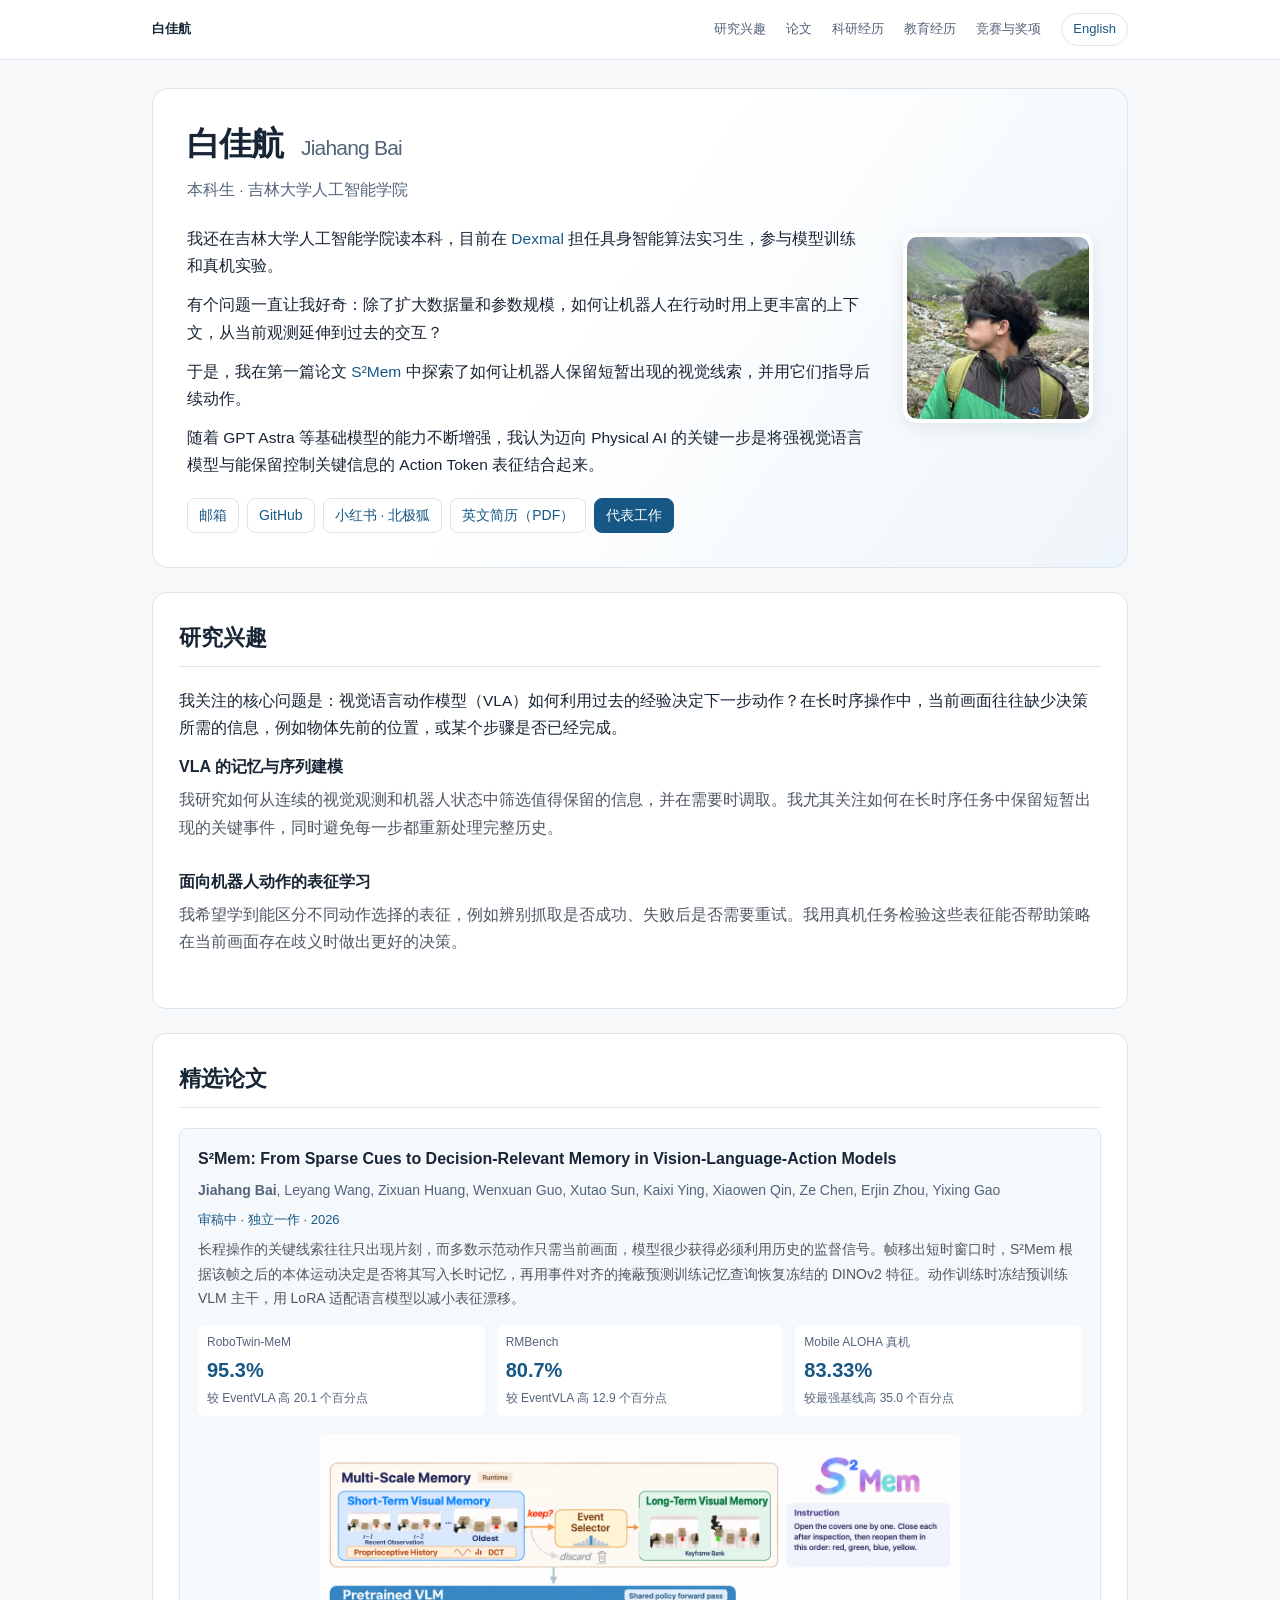
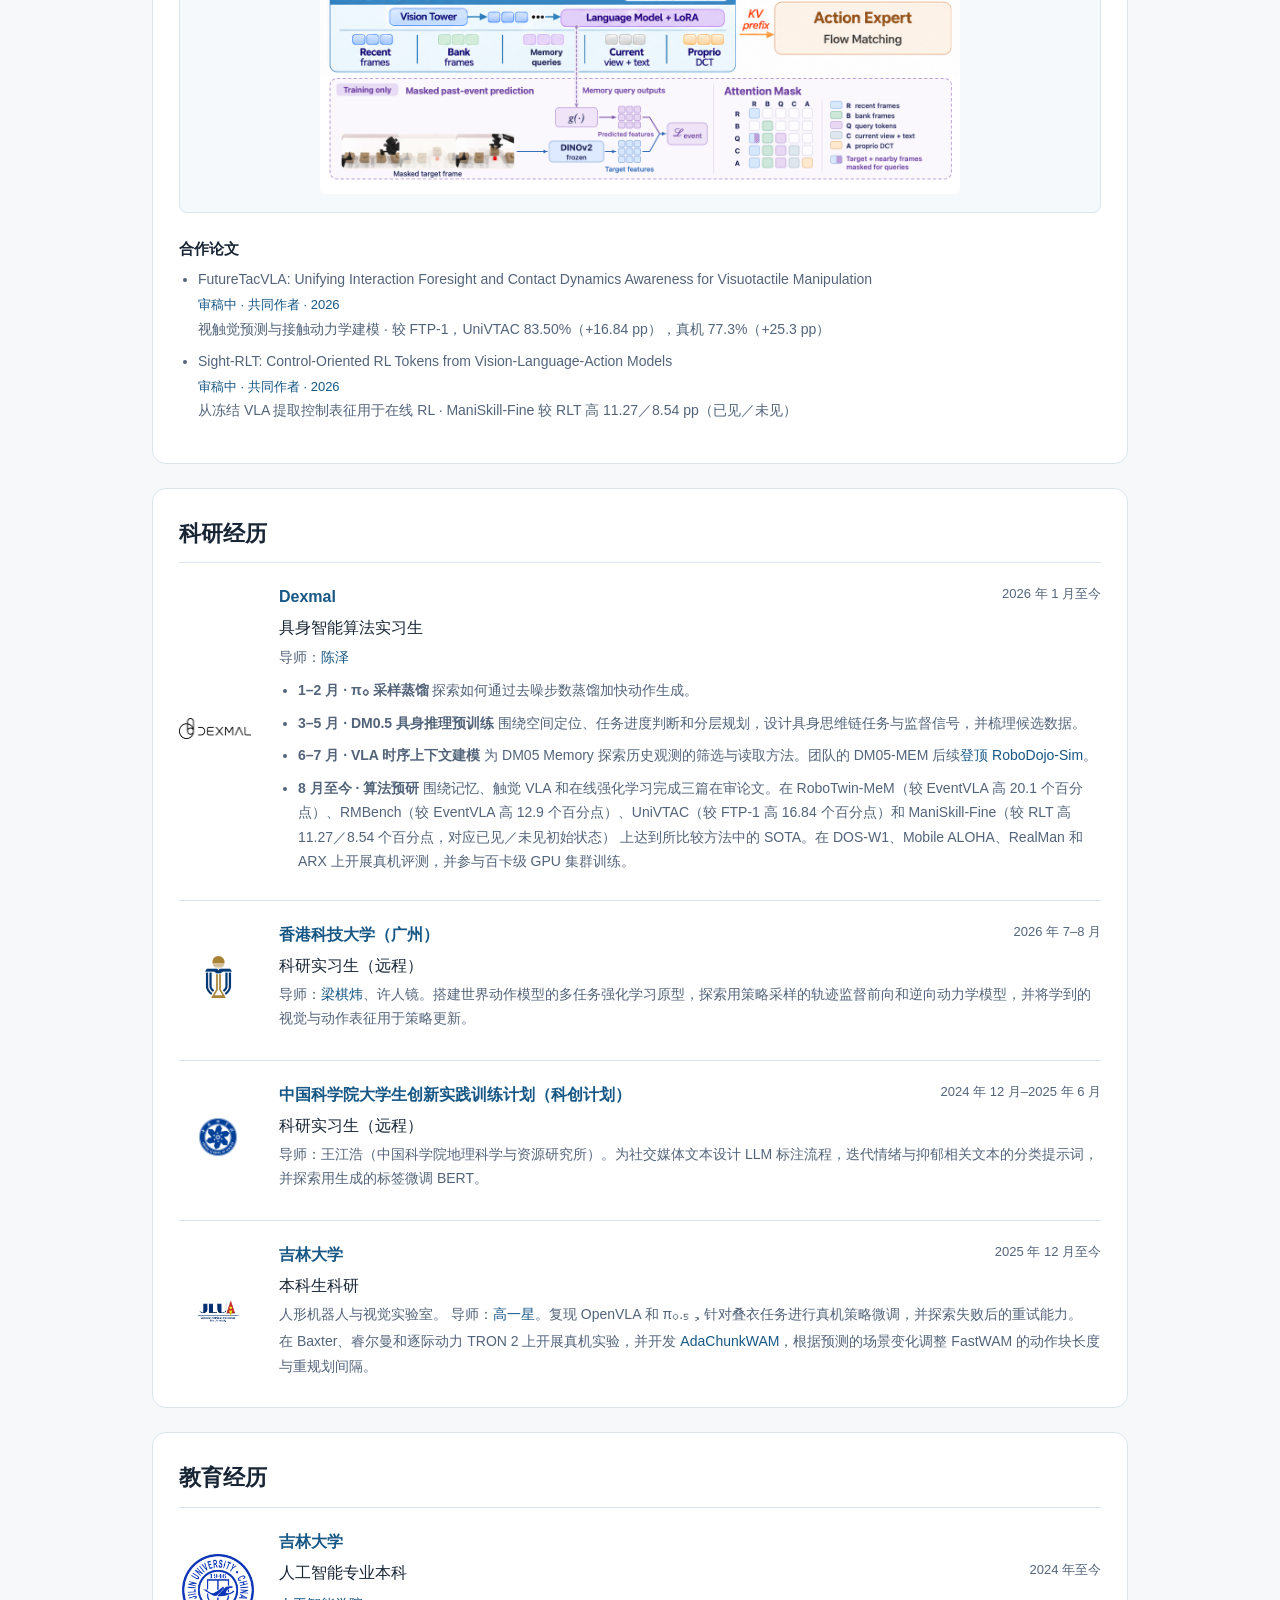
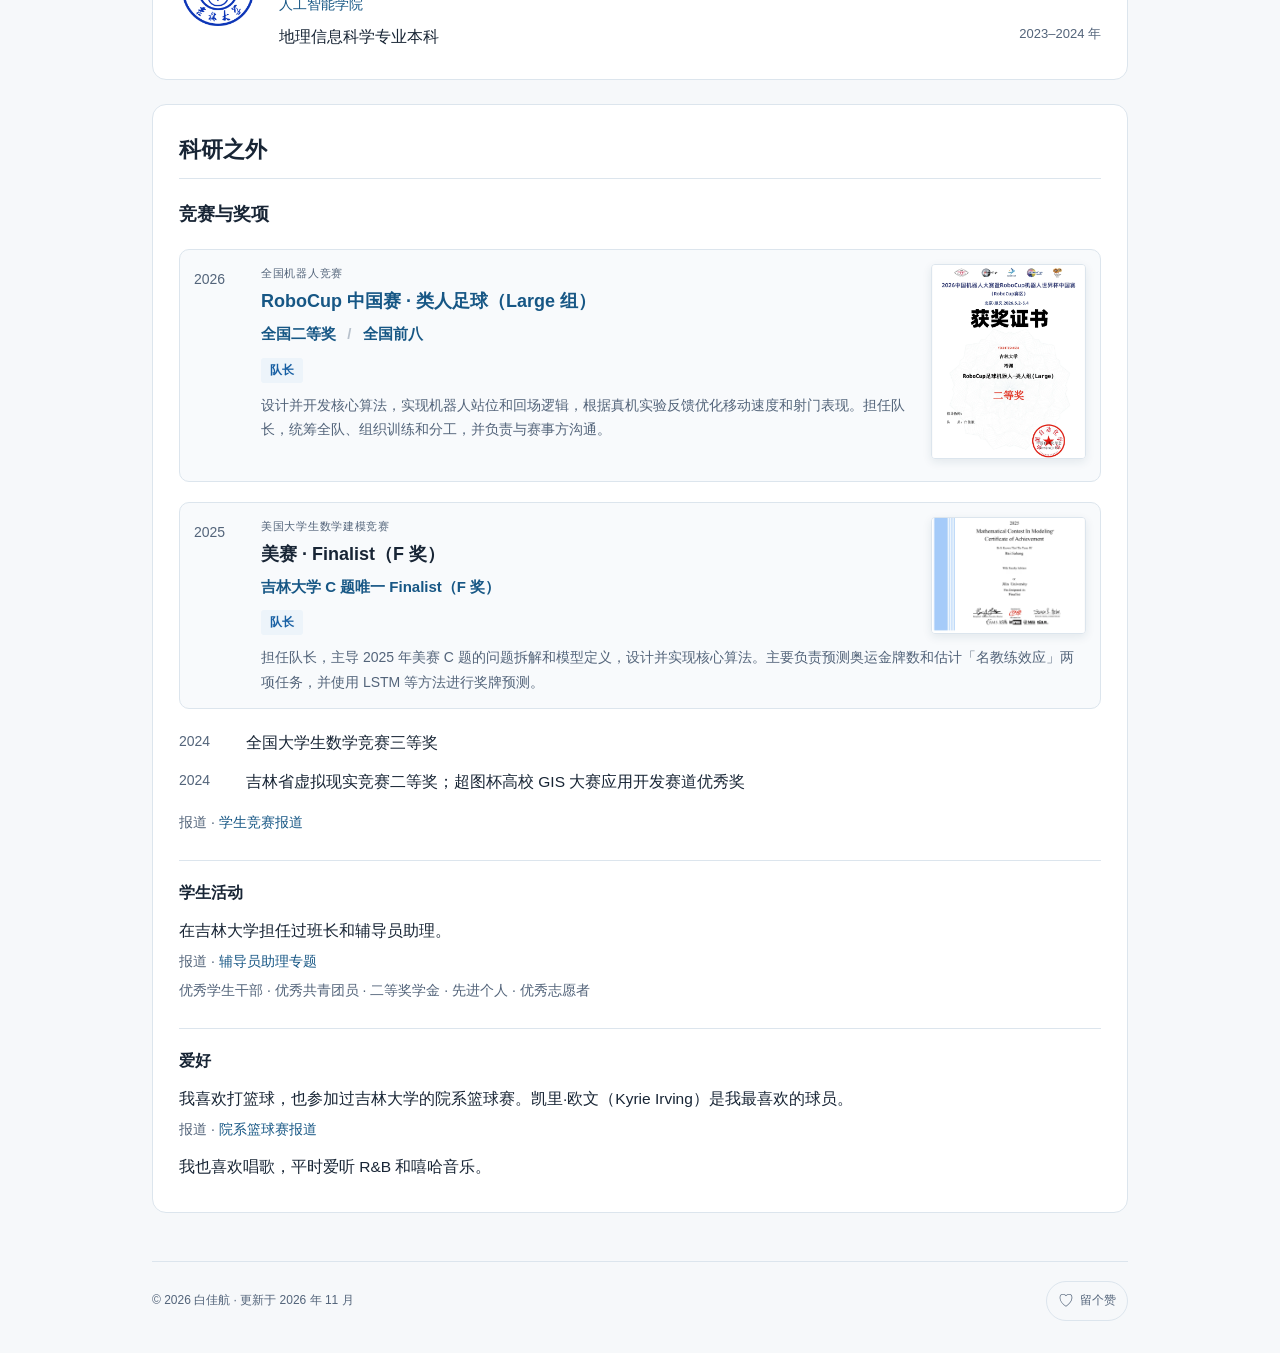
==== commit 15222410: "Add a small like button to the homepage footer" ====
--- a/zh.html
+++ b/zh.html
@@ -5,7 +5,7 @@
 <title>白佳航 | 吉林大学</title>
 <meta name="description" content="白佳航，吉林大学本科生，研究方向为具身智能、机器人学习和视觉语言动作模型中的记忆。">
 <link rel="canonical" href="https://jiahangbai.github.io/">
-<link rel="stylesheet" href="site.css?v=s2mem-medium">
+<link rel="stylesheet" href="site.css?v=homepage-like">
 
 </head>
 <body>
@@ -97,7 +97,17 @@
 <div class="leadership"><h3>学生活动</h3><p>在吉林大学担任过班长和辅导员助理。</p><p class="details">报道 · <a href="https://mp.weixin.qq.com/s/-CR4iiOFx83Kbp5x8P1b0Q">辅导员助理专题</a></p><p class="details">优秀学生干部 · 优秀共青团员 · 二等奖学金 · 先进个人 · 优秀志愿者</p></div>
 <div class="leadership hobbies" id="hobbies"><h3>爱好</h3><p>我喜欢打篮球，也参加过吉林大学的院系篮球赛。凯里·欧文（Kyrie Irving）是我最喜欢的球员。</p><p class="details">报道 · <a href="https://mp.weixin.qq.com/s/jBBe-aK7J_uYt_GGxvR-3g">院系篮球赛报道</a></p><p>我也喜欢唱歌，平时爱听 R&amp;B 和嘻哈音乐。</p></div>
 </section>
-<footer>© 2026 白佳航 · 更新于 2026 年 11 月</footer>
+<footer class="site-footer">
+  <span>© 2026 白佳航 · 更新于 2026 年 11 月</span>
+  <div class="site-like" data-liked-label="谢谢你" data-error-label="点赞没存上，再试一下？" hidden>
+    <button type="button" class="like-button" aria-disabled="false">
+      <span class="like-heart" aria-hidden="true">♡</span>
+      <span class="like-label" aria-live="polite">留个赞</span>
+      <span class="like-count" hidden></span>
+    </button>
+    <span class="like-status" role="status"></span>
+  </div>
+</footer>
 </main>
 <script>
 const languageSwitch = document.querySelector('.language-switch');
@@ -105,4 +115,5 @@
   languageSwitch.hash = window.location.hash;
 });
 </script>
+<script src="site-like.js" defer></script>
 </body></html>
--- a/site.css
+++ b/site.css
@@ -57,3 +57,61 @@
 .links{flex-wrap:wrap;gap:8px}
 nav a:hover,.links a:hover{color:var(--blue)}
 .links a:last-child:hover{background:#12456a;color:white}
+
+.site-footer {
+  display: flex;
+  flex-wrap: wrap;
+  align-items: center;
+  justify-content: space-between;
+  gap: 8px 16px;
+}
+
+.site-like {
+  text-align: end;
+}
+
+.like-button {
+  display: inline-flex;
+  align-items: center;
+  gap: 6px;
+  min-height: 40px;
+  padding: 0 11px;
+  color: var(--muted);
+  background: transparent;
+  border: 1px solid var(--line);
+  border-radius: 999px;
+  font: inherit;
+  cursor: pointer;
+}
+
+.like-button:not([aria-disabled="true"]):hover {
+  color: var(--blue);
+  background: #fff;
+}
+
+.like-button:focus-visible {
+  outline: 2px solid var(--blue);
+  outline-offset: 3px;
+}
+
+.like-button[aria-disabled="true"] {
+  cursor: default;
+}
+
+.like-heart {
+  font-size: 16px;
+  line-height: 1;
+}
+
+.site-like[data-liked="true"] .like-heart {
+  color: #ad4864;
+}
+
+.like-count {
+  font-variant-numeric: tabular-nums;
+}
+
+.like-status {
+  display: block;
+  color: var(--muted);
+}
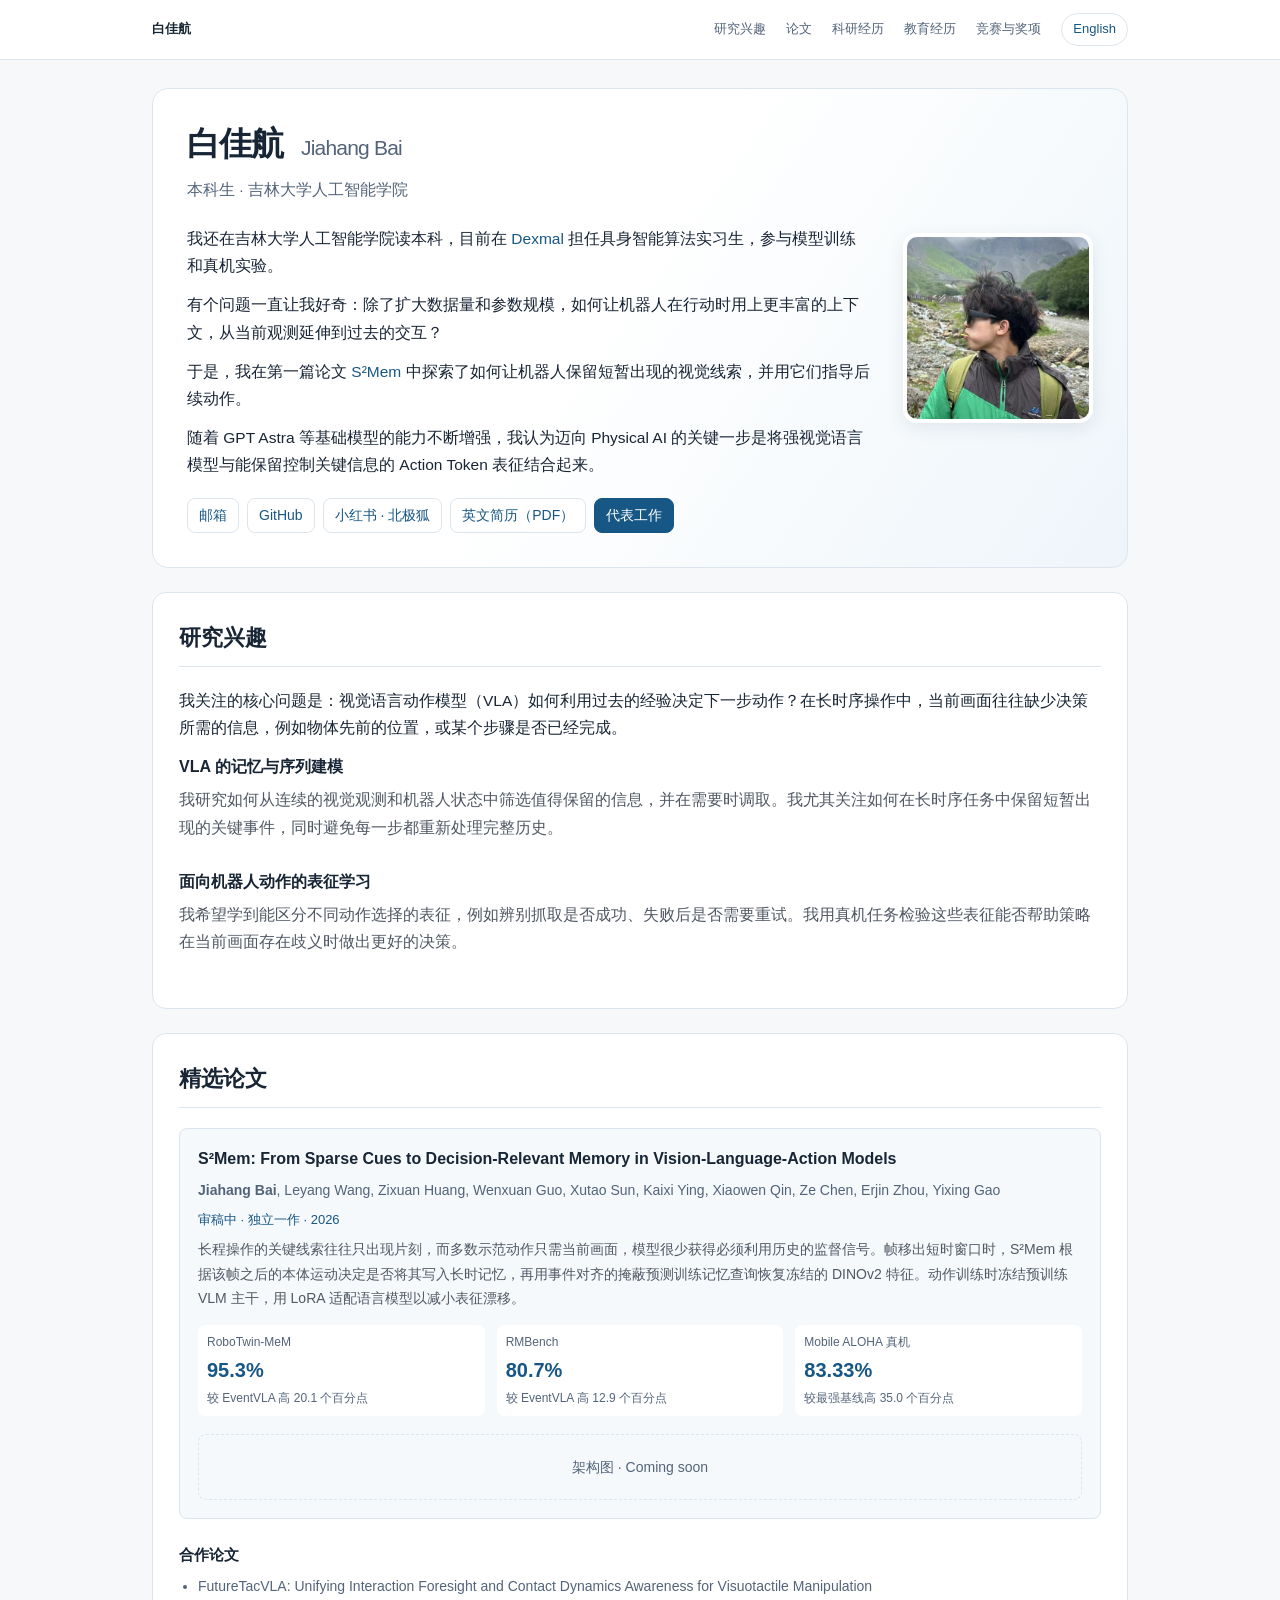
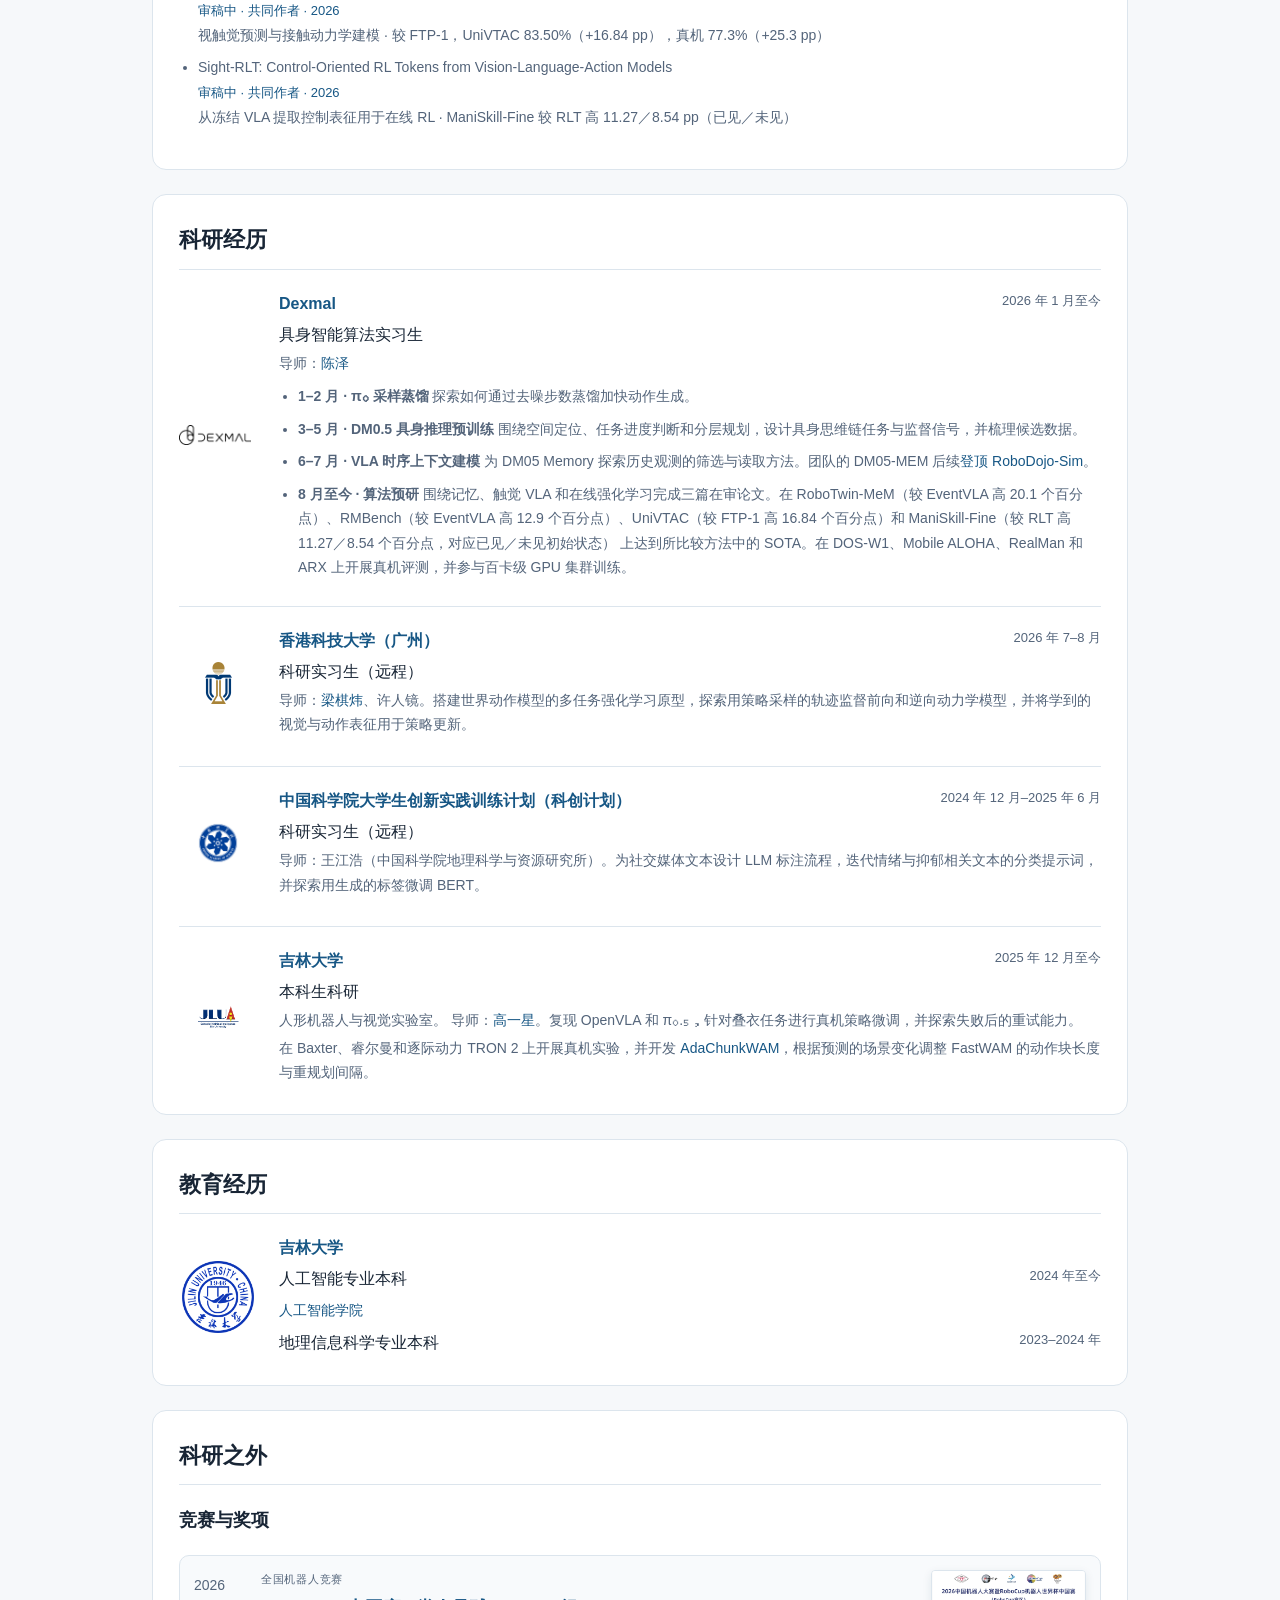
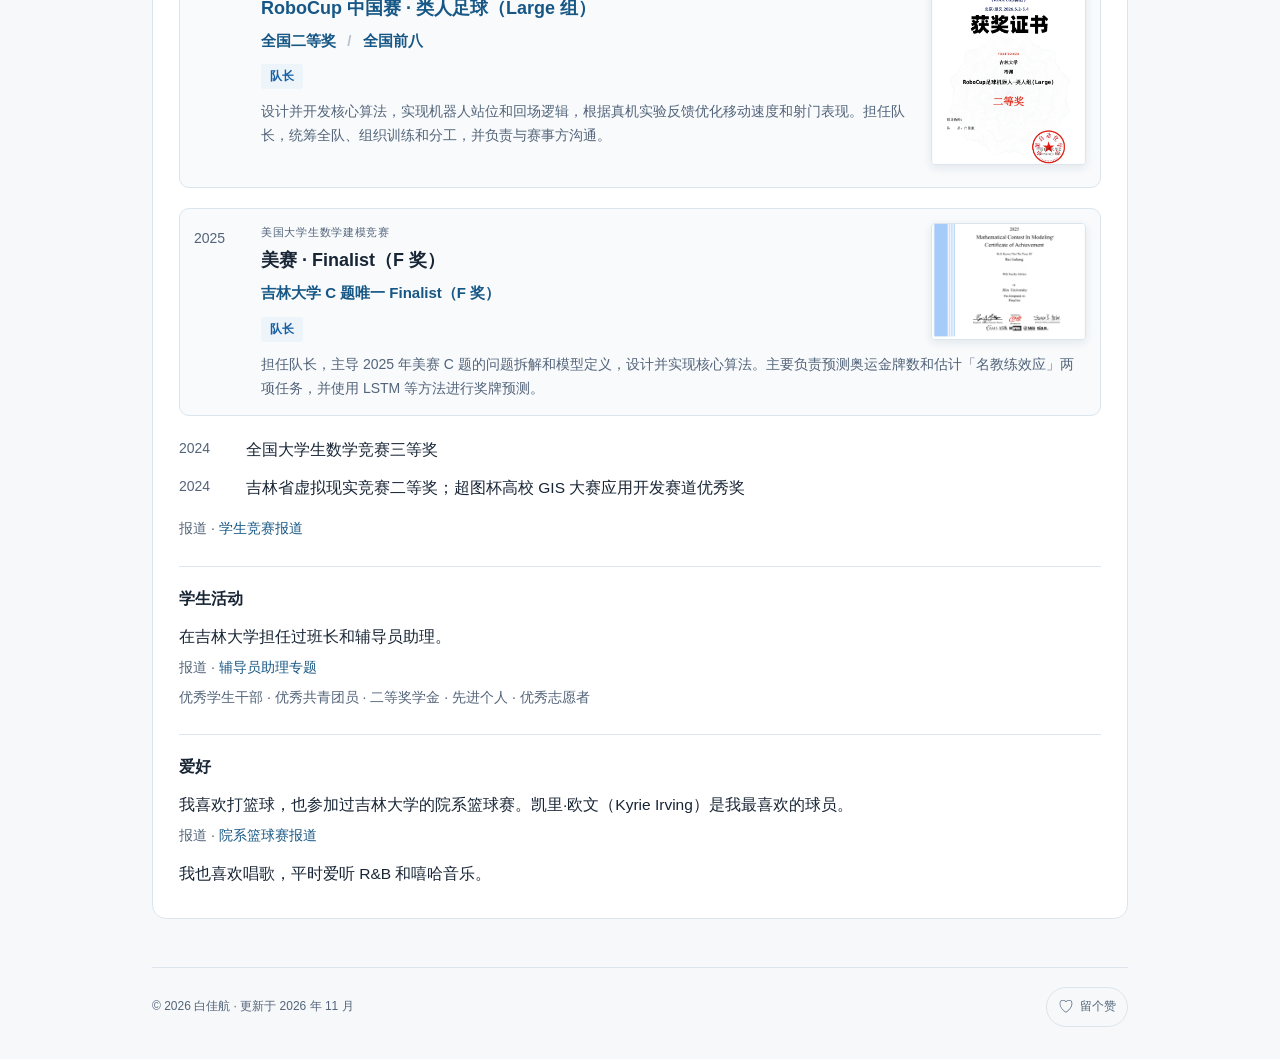
==== commit b7a73500: "Temporarily hide the S²Mem architecture diagram" ====
--- a/zh.html
+++ b/zh.html
@@ -5,7 +5,7 @@
 <title>白佳航 | 吉林大学</title>
 <meta name="description" content="白佳航，吉林大学本科生，研究方向为具身智能、机器人学习和视觉语言动作模型中的记忆。">
 <link rel="canonical" href="https://jiahangbai.github.io/">
-<link rel="stylesheet" href="site.css?v=homepage-like">
+<link rel="stylesheet" href="site.css?v=architecture-coming-soon">
 
 </head>
 <body>
@@ -32,7 +32,7 @@
       <div><dt>Mobile ALOHA 真机</dt><dd><strong>83.33%</strong><span>较最强基线高 35.0 个百分点</span></dd></div>
     </dl>
   </div>
-  <img class="paper-thumbnail" src="assets/s2mem-architecture.webp?v=masked-past-event" alt="S²Mem 架构图，包含长短期视觉记忆、事件筛选和动作专家" width="1400" height="788" loading="lazy">
+  <div class="architecture-placeholder">架构图 · <span lang="en">Coming soon</span></div>
 </article>
 <h3 class="ongoing-title">合作论文</h3>
 <ul class="details ongoing-list">
--- a/site.css
+++ b/site.css
@@ -28,7 +28,14 @@
 h2{font-weight:650;letter-spacing:-.018em}
 :lang(zh-CN) h2{letter-spacing:normal}
 .featured-paper{background:#f5f9fc;padding:18px;grid-template-columns:minmax(0,1fr);gap:18px}
-.featured-paper > .paper-thumbnail{width:100%;max-width:640px;justify-self:center}
+.architecture-placeholder {
+  padding: 20px 12px;
+  border: 1px dashed var(--line);
+  border-radius: 8px;
+  color: var(--muted);
+  font-size: 14px;
+  text-align: center;
+}
 .paper-thumbnail{max-width:100%;border-radius:6px}
 .paper-metrics{grid-template-columns:repeat(3,minmax(0,1fr))}
 .paper-metrics>div{padding:7px 9px;background:#fff;border-radius:7px}
@@ -43,12 +50,6 @@
   section{padding:17px}
   .award-feature{grid-template-columns:1fr;gap:4px}
   .featured-paper{padding:12px}
-  .featured-paper > .paper-thumbnail{
-    width:calc(100% + 24px);
-    max-width:none;
-    margin:0 -12px -12px;
-    border-radius:0 0 7px 7px;
-  }
   .paper-metrics{grid-template-columns:repeat(auto-fit,minmax(100px,1fr))}
 }
 
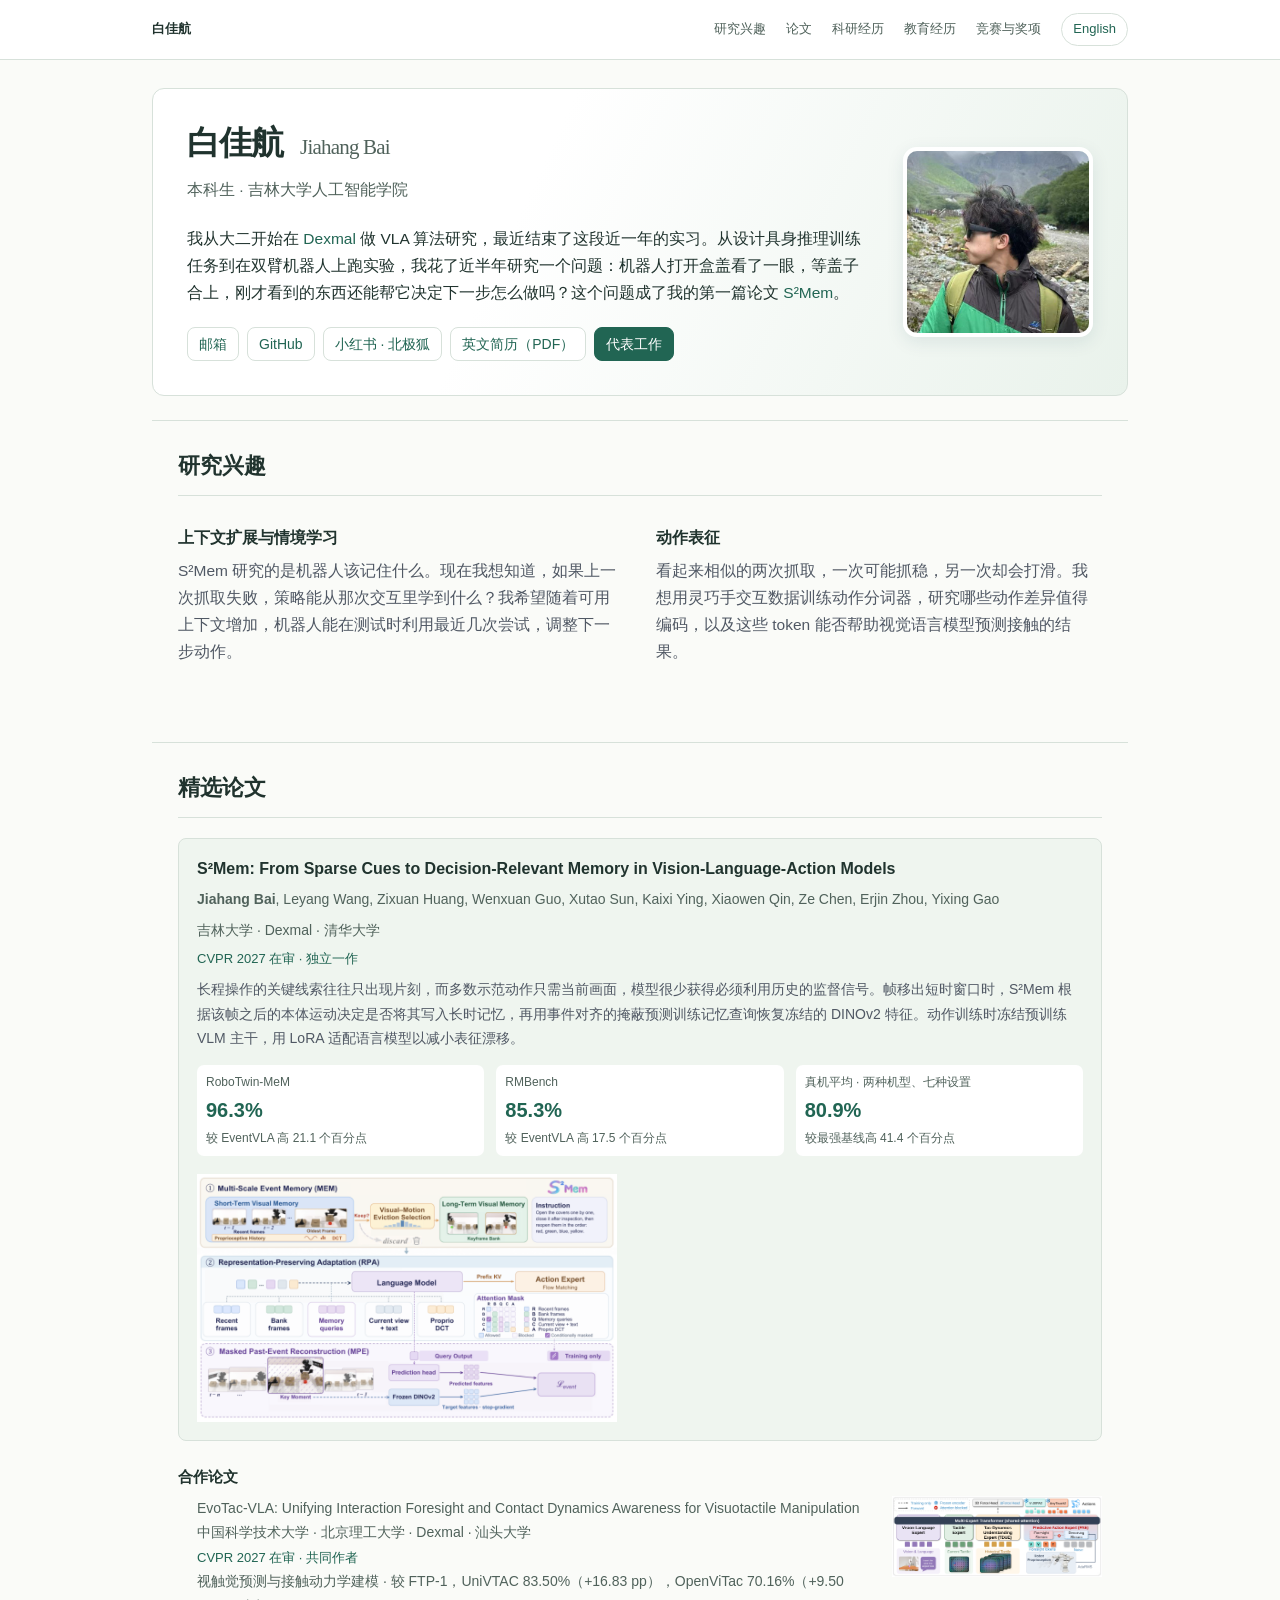
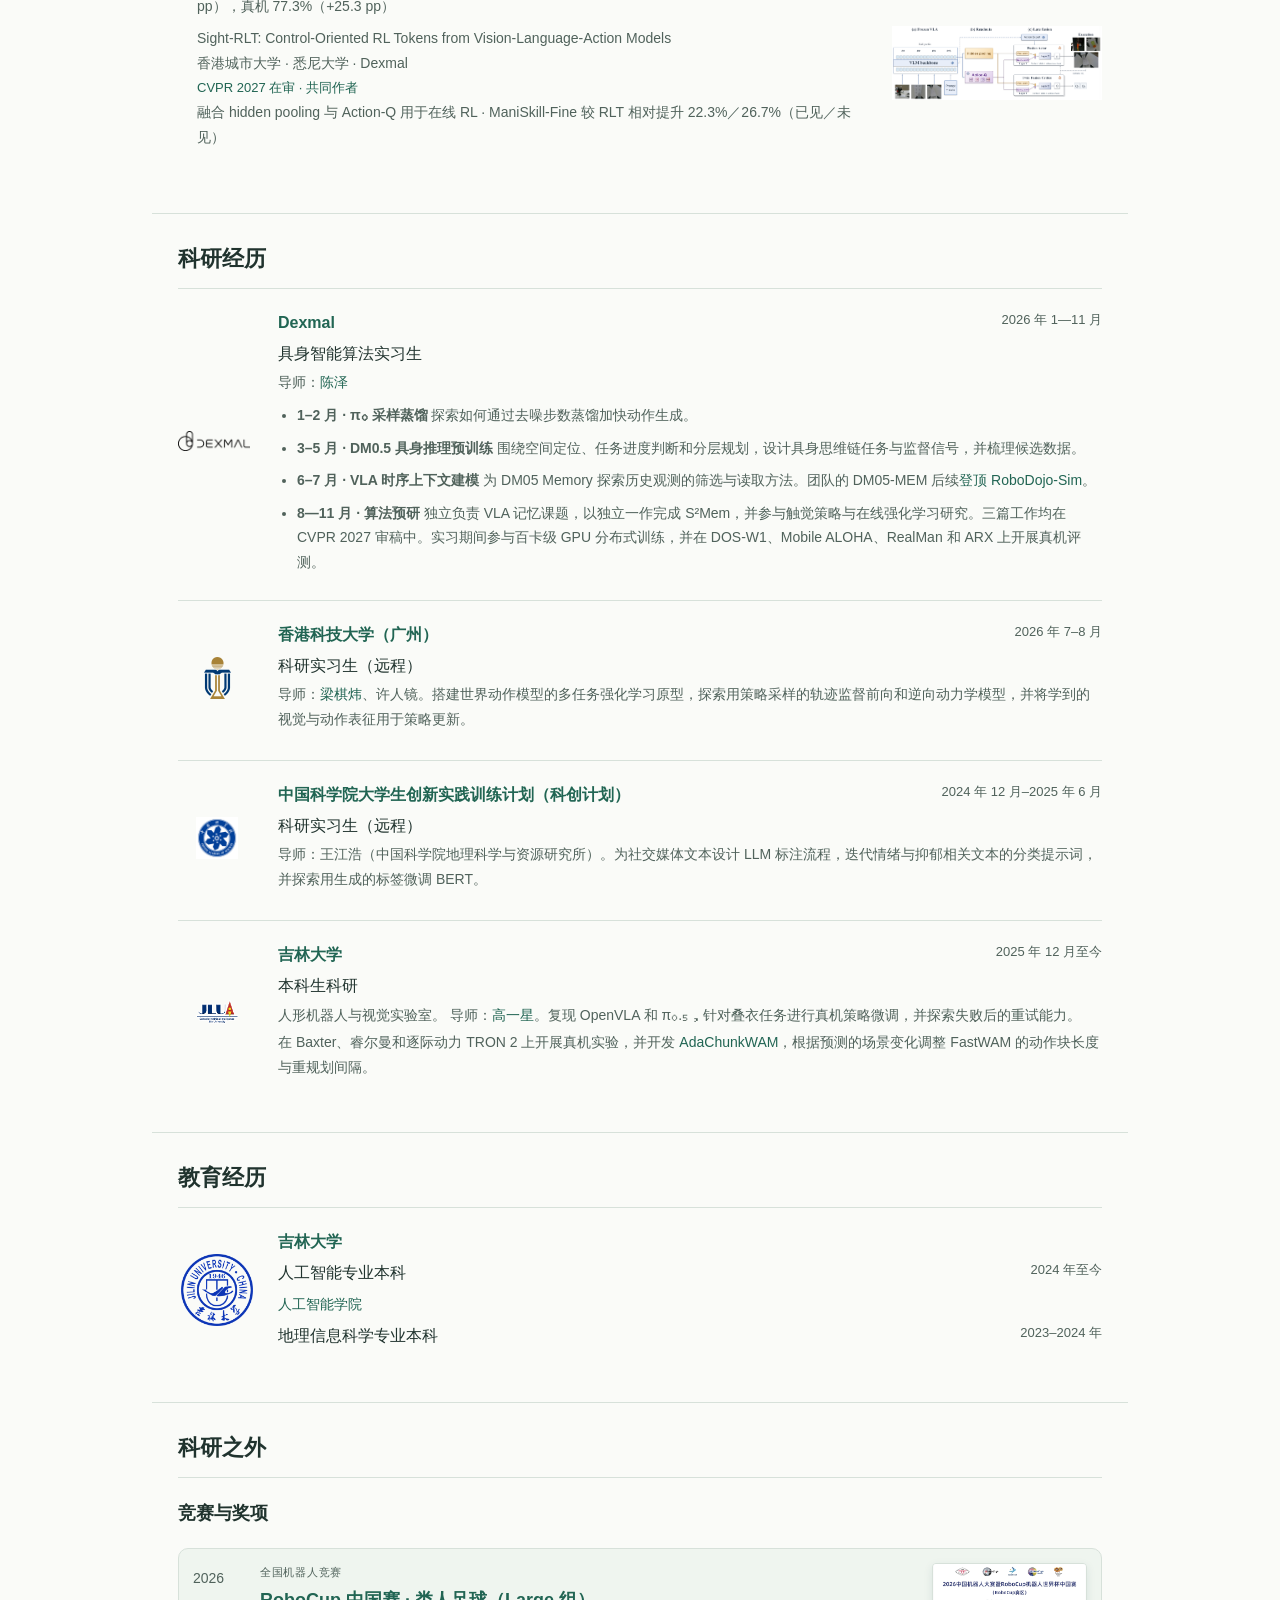
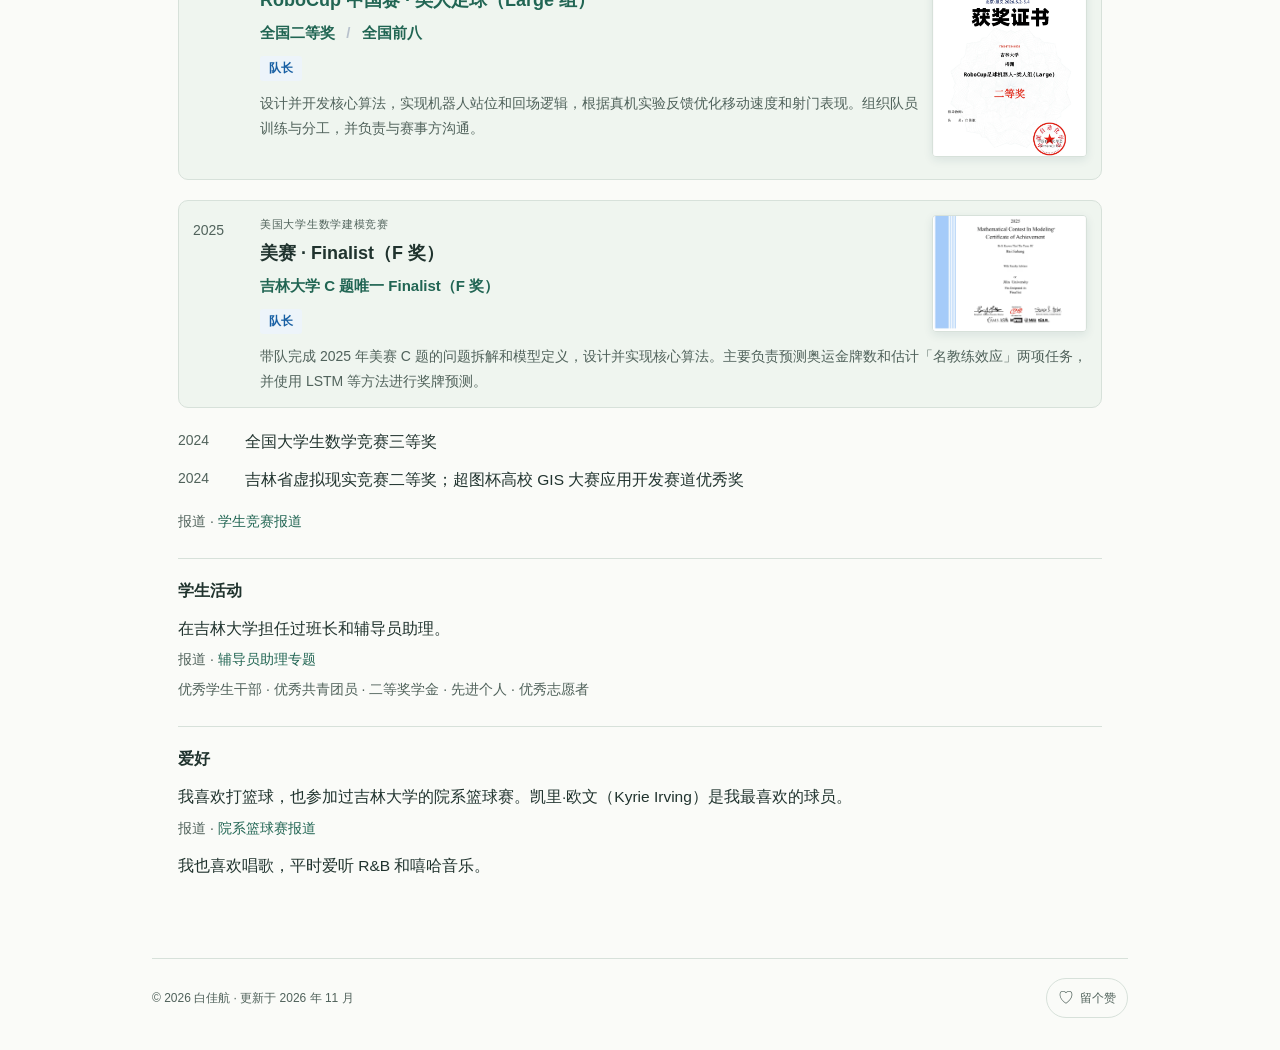
==== commit 86d76bb9: "Update bilingual research profile, paper affiliations and visual design" ====
--- a/zh.html
+++ b/zh.html
@@ -5,18 +5,17 @@
 <title>白佳航 | 吉林大学</title>
 <meta name="description" content="白佳航，吉林大学本科生，研究方向为具身智能、机器人学习和视觉语言动作模型中的记忆。">
 <link rel="canonical" href="https://jiahangbai.github.io/">
-<link rel="stylesheet" href="site.css?v=architecture-coming-soon">
+<link rel="stylesheet" href="site.css?v=alpine-1">
 
 </head>
 <body>
 <nav aria-label="主导航"><div class="wrap"><a class="name" href="#about">白佳航</a><a href="#research">研究兴趣</a><a href="#ongoing">论文</a><a href="#experience">科研经历</a><a href="#education">教育经历</a><a href="#honors">竞赛与奖项</a><a class="language-switch" href="index.html" hreflang="en" lang="en">English</a></div></nav>
 <main class="wrap">
-<header id="about"><div><h1>白佳航 <span lang="en">Jiahang Bai</span></h1><p class="role">本科生 · 吉林大学人工智能学院</p><p>我还在吉林大学人工智能学院读本科，目前在 <a href="https://www.dexmal.com/">Dexmal</a> 担任具身智能算法实习生，参与模型训练和真机实验。</p><p>有个问题一直让我好奇：除了扩大数据量和参数规模，如何让机器人在行动时用上更丰富的上下文，从当前观测延伸到过去的交互？</p><p>于是，我在第一篇论文 <a href="#s2mem">S²Mem</a> 中探索了如何让机器人保留短暂出现的视觉线索，并用它们指导后续动作。</p><p>随着 GPT Astra 等基础模型的能力不断增强，我认为迈向 Physical AI 的关键一步是将强视觉语言模型与能保留控制关键信息的 Action Token 表征结合起来。</p><div class="links"><a href="mailto:baijh2323@mails.jlu.edu.cn">邮箱</a><a href="https://github.com/JiahangBai">GitHub</a><a href="https://xhslink.cn/o/AUrNLGoAuPa" target="_blank" rel="noopener">小红书 · 北极狐</a><a href="assets/Jiahang_Bai_Research_CV.pdf?v=research-sync" target="_blank" rel="noopener">英文简历（PDF）</a><a href="#s2mem">代表工作</a></div></div><div class="photo"><img class="portrait" src="assets/portrait-mountains.jpg" alt="山谷中的白佳航" width="190" height="190"></div></header>
+<header id="about"><div><h1>白佳航 <span lang="en">Jiahang Bai</span></h1><p class="role">本科生 · 吉林大学人工智能学院</p><p>我从大二开始在 <a href="https://www.dexmal.com/">Dexmal</a> 做 VLA 算法研究，最近结束了这段近一年的实习。从设计具身推理训练任务到在双臂机器人上跑实验，我花了近半年研究一个问题：机器人打开盒盖看了一眼，等盖子合上，刚才看到的东西还能帮它决定下一步怎么做吗？这个问题成了我的第一篇论文 <a href="#s2mem">S²Mem</a>。</p><div class="links"><a href="mailto:baijh2323@mails.jlu.edu.cn">邮箱</a><a href="https://github.com/JiahangBai">GitHub</a><a href="https://xhslink.cn/o/AUrNLGoAuPa" target="_blank" rel="noopener">小红书 · 北极狐</a><a href="assets/Jiahang_Bai_Research_CV.pdf?v=research-sync" target="_blank" rel="noopener">英文简历（PDF）</a><a href="#s2mem">代表工作</a></div></div><div class="photo"><img class="portrait" src="assets/portrait-mountains.jpg" alt="山谷中的白佳航" width="190" height="190"></div></header>
 <section id="research">
 <h2>研究兴趣</h2>
-<p>我关注的核心问题是：视觉语言动作模型（VLA）如何利用过去的经验决定下一步动作？在长时序操作中，当前画面往往缺少决策所需的信息，例如物体先前的位置，或某个步骤是否已经完成。</p>
-<article class="research"><h3>VLA 的记忆与序列建模</h3><p>我研究如何从连续的视觉观测和机器人状态中筛选值得保留的信息，并在需要时调取。我尤其关注如何在长时序任务中保留短暂出现的关键事件，同时避免每一步都重新处理完整历史。</p></article>
-<article class="research"><h3>面向机器人动作的表征学习</h3><p>我希望学到能区分不同动作选择的表征，例如辨别抓取是否成功、失败后是否需要重试。我用真机任务检验这些表征能否帮助策略在当前画面存在歧义时做出更好的决策。</p></article>
+<article class="research"><h3>上下文扩展与情境学习</h3><p>S²Mem 研究的是机器人该记住什么。现在我想知道，如果上一次抓取失败，策略能从那次交互里学到什么？我希望随着可用上下文增加，机器人能在测试时利用最近几次尝试，调整下一步动作。</p></article>
+<article class="research"><h3>动作表征</h3><p>看起来相似的两次抓取，一次可能抓稳，另一次却会打滑。我想用灵巧手交互数据训练动作分词器，研究哪些动作差异值得编码，以及这些 token 能否帮助视觉语言模型预测接触的结果。</p></article>
 </section>
 <section id="ongoing">
 <h2>精选论文</h2>
@@ -24,34 +23,35 @@
   <div>
     <h3>S²Mem: From Sparse Cues to Decision-Relevant Memory in Vision-Language-Action Models</h3>
     <p class="details"><strong>Jiahang Bai</strong>, Leyang Wang, Zixuan Huang, Wenxuan Guo, Xutao Sun, Kaixi Ying, Xiaowen Qin, Ze Chen, Erjin Zhou, Yixing Gao</p>
-    <p class="paper-status">审稿中 · 独立一作 · 2026</p>
+    <p class="details">吉林大学 · Dexmal · 清华大学</p>
+    <p class="paper-status">CVPR 2027 在审 · 独立一作</p>
     <p class="paper-description">长程操作的关键线索往往只出现片刻，而多数示范动作只需当前画面，模型很少获得必须利用历史的监督信号。帧移出短时窗口时，S²Mem 根据该帧之后的本体运动决定是否将其写入长时记忆，再用事件对齐的掩蔽预测训练记忆查询恢复冻结的 DINOv2 特征。动作训练时冻结预训练 VLM 主干，用 LoRA 适配语言模型以减小表征漂移。</p>
     <dl class="paper-metrics">
-      <div><dt>RoboTwin-MeM</dt><dd><strong>95.3%</strong><span>较 EventVLA 高 20.1 个百分点</span></dd></div>
-      <div><dt>RMBench</dt><dd><strong>80.7%</strong><span>较 EventVLA 高 12.9 个百分点</span></dd></div>
-      <div><dt>Mobile ALOHA 真机</dt><dd><strong>83.33%</strong><span>较最强基线高 35.0 个百分点</span></dd></div>
+      <div><dt>RoboTwin-MeM</dt><dd><strong>96.3%</strong><span>较 EventVLA 高 21.1 个百分点</span></dd></div>
+      <div><dt>RMBench</dt><dd><strong>85.3%</strong><span>较 EventVLA 高 17.5 个百分点</span></dd></div>
+      <div><dt>真机平均 · 两种机型、七种设置</dt><dd><strong>80.9%</strong><span>较最强基线高 41.4 个百分点</span></dd></div>
     </dl>
   </div>
-  <div class="architecture-placeholder">架构图 · <span lang="en">Coming soon</span></div>
+  <img class="paper-architecture" src="assets/s2mem-architecture-2026.png" alt="S²Mem architecture" loading="lazy">
 </article>
 <h3 class="ongoing-title">合作论文</h3>
 <ul class="details ongoing-list">
-<li>FutureTacVLA: Unifying Interaction Foresight and Contact Dynamics Awareness for Visuotactile Manipulation<br><span class="paper-status">审稿中 · 共同作者 · 2026</span><br>视触觉预测与接触动力学建模 · 较 FTP-1，UniVTAC 83.50%（+16.84 pp），真机 77.3%（+25.3 pp）</li>
-<li>Sight-RLT: Control-Oriented RL Tokens from Vision-Language-Action Models<br><span class="paper-status">审稿中 · 共同作者 · 2026</span><br>从冻结 VLA 提取控制表征用于在线 RL · ManiSkill-Fine 较 RLT 高 11.27／8.54 pp（已见／未见）</li>
+<li><img class="coauthor-architecture" src="assets/evotac-architecture.png" alt="EvoTac-VLA architecture" loading="lazy">EvoTac-VLA: Unifying Interaction Foresight and Contact Dynamics Awareness for Visuotactile Manipulation<br><span class="details">中国科学技术大学 · 北京理工大学 · Dexmal · 汕头大学</span><br><span class="paper-status">CVPR 2027 在审 · 共同作者</span><br>视触觉预测与接触动力学建模 · 较 FTP-1，UniVTAC 83.50%（+16.83 pp），OpenViTac 70.16%（+9.50 pp），真机 77.3%（+25.3 pp）</li>
+<li><img class="coauthor-architecture" src="assets/sight-rlt-architecture.png" alt="Sight-RLT architecture" loading="lazy">Sight-RLT: Control-Oriented RL Tokens from Vision-Language-Action Models<br><span class="details">香港城市大学 · 悉尼大学 · Dexmal</span><br><span class="paper-status">CVPR 2027 在审 · 共同作者</span><br>融合 hidden pooling 与 Action-Q 用于在线 RL · ManiSkill-Fine 较 RLT 相对提升 22.3%／26.7%（已见／未见）</li>
 </ul>
 </section>
 
 <section id="experience"><h2>科研经历</h2><article class="entry">
   <img class="logo" src="assets/dexmal.png" alt="Dexmal 标识" loading="lazy">
   <div>
-    <div class="entry-head"><h3><a href="https://www.dexmal.com/">Dexmal</a></h3><span class="date">2026 年 1 月至今</span></div>
+    <div class="entry-head"><h3><a href="https://www.dexmal.com/">Dexmal</a></h3><span class="date">2026 年 1—11 月</span></div>
     <p>具身智能算法实习生</p>
     <p class="details">导师：<a href="https://openreview.net/profile?id=~Ze_Chen8">陈泽</a></p>
     <ul class="details internship-timeline">
       <li><strong>1–2 月 · π₀ 采样蒸馏</strong> 探索如何通过去噪步数蒸馏加快动作生成。</li>
       <li><strong>3–5 月 · DM0.5 具身推理预训练</strong> 围绕空间定位、任务进度判断和分层规划，设计具身思维链任务与监督信号，并梳理候选数据。</li>
       <li><strong>6–7 月 · VLA 时序上下文建模</strong> 为 DM05 Memory 探索历史观测的筛选与读取方法。团队的 DM05-MEM 后续<a href="https://github.com/dexmal/opendm#news">登顶 RoboDojo-Sim</a>。</li>
-      <li><strong>8 月至今 · 算法预研</strong> 围绕记忆、触觉 VLA 和在线强化学习完成三篇在审论文。在 RoboTwin-MeM（较 EventVLA 高 20.1 个百分点）、RMBench（较 EventVLA 高 12.9 个百分点）、UniVTAC（较 FTP-1 高 16.84 个百分点）和 ManiSkill-Fine（较 RLT 高 11.27／8.54 个百分点，对应已见／未见初始状态） 上达到所比较方法中的 SOTA。在 DOS-W1、Mobile ALOHA、RealMan 和 ARX 上开展真机评测，并参与百卡级 GPU 集群训练。</li>
+      <li><strong>8—11 月 · 算法预研</strong> 独立负责 VLA 记忆课题，以独立一作完成 S²Mem，并参与触觉策略与在线强化学习研究。三篇工作均在 CVPR 2027 审稿中。实习期间参与百卡级 GPU 分布式训练，并在 DOS-W1、Mobile ALOHA、RealMan 和 ARX 上开展真机评测。</li>
     </ul>
   </div>
 </article>
@@ -90,8 +90,8 @@
 <h2>科研之外</h2>
 <h3 id="honors">竞赛与奖项</h3>
 
-<article class="award-feature"><div class="award-year">2026</div><div><a class="award-certificate" href="assets/robocup-2026-public.webp" target="_blank" rel="noopener"><img src="assets/robocup-2026-public.webp" alt="查看 RoboCup 中国赛二等奖证书" loading="lazy"></a><div class="award-label">全国机器人竞赛</div><h3><a href="https://www.caa.org.cn/article/191/6195.html">RoboCup 中国赛 · 类人足球（Large 组）</a></h3><p class="award-result"><a href="assets/robocup-2026-public.webp">全国二等奖</a> <span class="award-divider">/</span> 全国前八</p><p class="lead-role">队长</p><p class="details">设计并开发核心算法，实现机器人站位和回场逻辑，根据真机实验反馈优化移动速度和射门表现。担任队长，统筹全队、组织训练和分工，并负责与赛事方沟通。</p></div></article>
-<article class="award-feature"><div class="award-year">2025</div><div><a class="award-certificate" href="assets/mcm-finalist-2025-public.webp" target="_blank" rel="noopener"><img src="assets/mcm-finalist-2025-public.webp" alt="查看美赛 Finalist 证书" loading="lazy"></a><div class="award-label">美国大学生数学建模竞赛</div><h3>美赛 · Finalist（F 奖）</h3><p class="award-result"><a href="https://www.contest.comap.com/undergraduate/contests/mcm/contests/2025/results/2025_MCM_Problem_C_Results.pdf#page=14">吉林大学 C 题唯一 Finalist（F 奖）</a></p><p class="lead-role">队长</p><p class="details">担任队长，主导 2025 年美赛 C 题的问题拆解和模型定义，设计并实现核心算法。主要负责预测奥运金牌数和估计「名教练效应」两项任务，并使用 LSTM 等方法进行奖牌预测。</p></div></article>
+<article class="award-feature"><div class="award-year">2026</div><div><a class="award-certificate" href="assets/robocup-2026-public.webp" target="_blank" rel="noopener"><img src="assets/robocup-2026-public.webp" alt="查看 RoboCup 中国赛二等奖证书" loading="lazy"></a><div class="award-label">全国机器人竞赛</div><h3><a href="https://www.caa.org.cn/article/191/6195.html">RoboCup 中国赛 · 类人足球（Large 组）</a></h3><p class="award-result"><a href="assets/robocup-2026-public.webp">全国二等奖</a> <span class="award-divider">/</span> 全国前八</p><p class="lead-role">队长</p><p class="details">设计并开发核心算法，实现机器人站位和回场逻辑，根据真机实验反馈优化移动速度和射门表现。组织队员训练与分工，并负责与赛事方沟通。</p></div></article>
+<article class="award-feature"><div class="award-year">2025</div><div><a class="award-certificate" href="assets/mcm-finalist-2025-public.webp" target="_blank" rel="noopener"><img src="assets/mcm-finalist-2025-public.webp" alt="查看美赛 Finalist 证书" loading="lazy"></a><div class="award-label">美国大学生数学建模竞赛</div><h3>美赛 · Finalist（F 奖）</h3><p class="award-result"><a href="https://www.contest.comap.com/undergraduate/contests/mcm/contests/2025/results/2025_MCM_Problem_C_Results.pdf#page=14">吉林大学 C 题唯一 Finalist（F 奖）</a></p><p class="lead-role">队长</p><p class="details">带队完成 2025 年美赛 C 题的问题拆解和模型定义，设计并实现核心算法。主要负责预测奥运金牌数和估计「名教练效应」两项任务，并使用 LSTM 等方法进行奖牌预测。</p></div></article>
 <ul class="awards"><li><time>2024</time><span>全国大学生数学竞赛三等奖</span></li><li><time>2024</time><span>吉林省虚拟现实竞赛二等奖；超图杯高校 GIS 大赛应用开发赛道优秀奖</span></li></ul>
 <p class="details">报道 · <a href="https://mp.weixin.qq.com/s/TONbN0jL97cidkeUOd3OWg">学生竞赛报道</a></p>
 <div class="leadership"><h3>学生活动</h3><p>在吉林大学担任过班长和辅导员助理。</p><p class="details">报道 · <a href="https://mp.weixin.qq.com/s/-CR4iiOFx83Kbp5x8P1b0Q">辅导员助理专题</a></p><p class="details">优秀学生干部 · 优秀共青团员 · 二等奖学金 · 先进个人 · 优秀志愿者</p></div>
--- a/site.css
+++ b/site.css
@@ -116,3 +116,21 @@
   display: block;
   color: var(--muted);
 }
+
+.paper-architecture{width:100%;max-width:420px;height:auto;align-self:center}.coauthor-architecture{float:right;width:210px;max-width:34%;height:auto;margin:0 0 12px 20px}.ongoing-list li{display:flow-root}@media(max-width:600px){.coauthor-architecture{width:145px;margin-left:12px}}
+
+/* An alpine palette drawn from the portrait, with quieter section boundaries. */
+:root{--ink:#20332e;--muted:#50625b;--blue:#216553;--line:#d7e1da}
+body{background:#fafbf8}
+header{background:linear-gradient(115deg,#fff 38%,#e9f2eb);border-radius:12px}
+h1,h2{font-family:Georgia,"Songti SC","Noto Serif CJK SC",serif}
+section{border:0;border-top:1px solid var(--line);border-radius:0;background:transparent}
+.featured-paper,.award-feature{background:#eff5ef}
+.paper-metrics strong{color:var(--blue);font-variant-numeric:tabular-nums}
+.links a:last-child:hover{background:#174c40}
+@media(min-width:760px){
+  #research{display:grid;grid-template-columns:1fr 1fr;gap:0 32px}
+  #research h2{grid-column:1/-1}
+  #research .research{margin:0;padding-top:8px}
+}
+@media(prefers-reduced-motion:reduce){html{scroll-behavior:auto}}
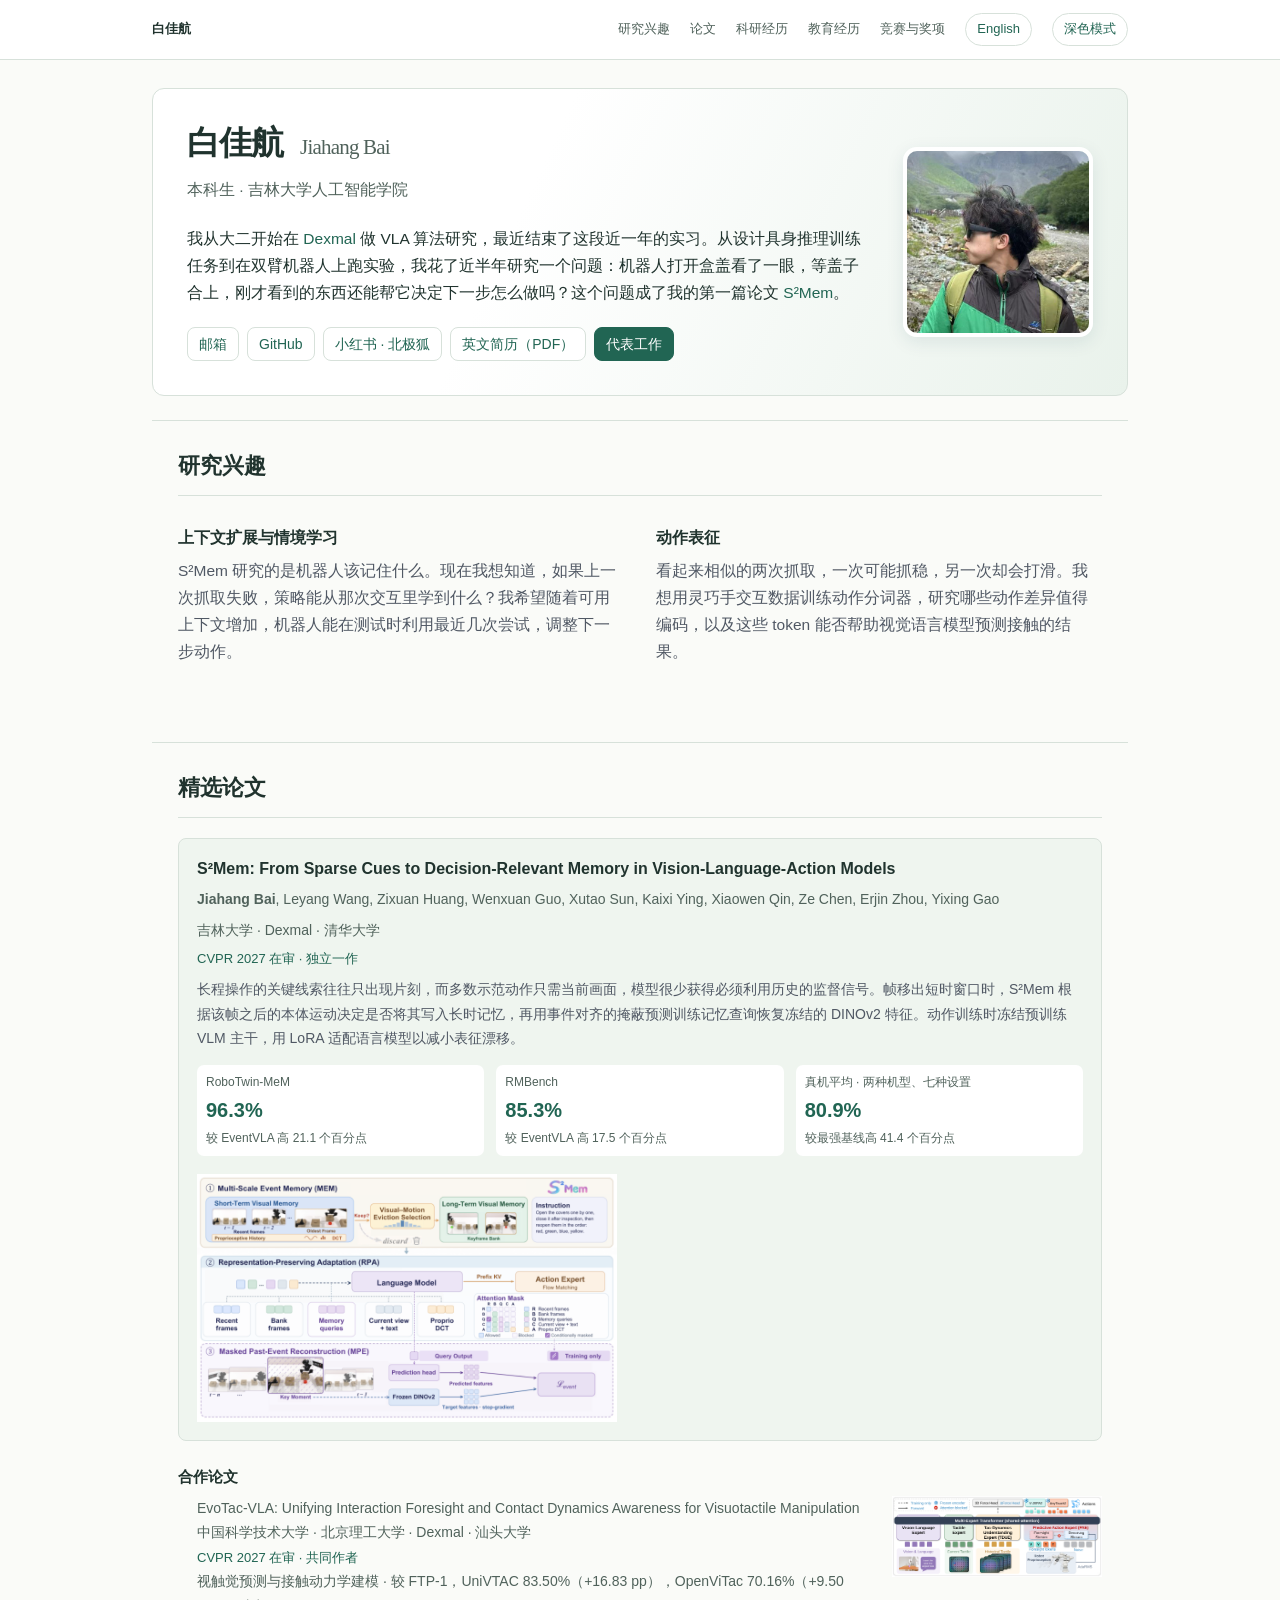
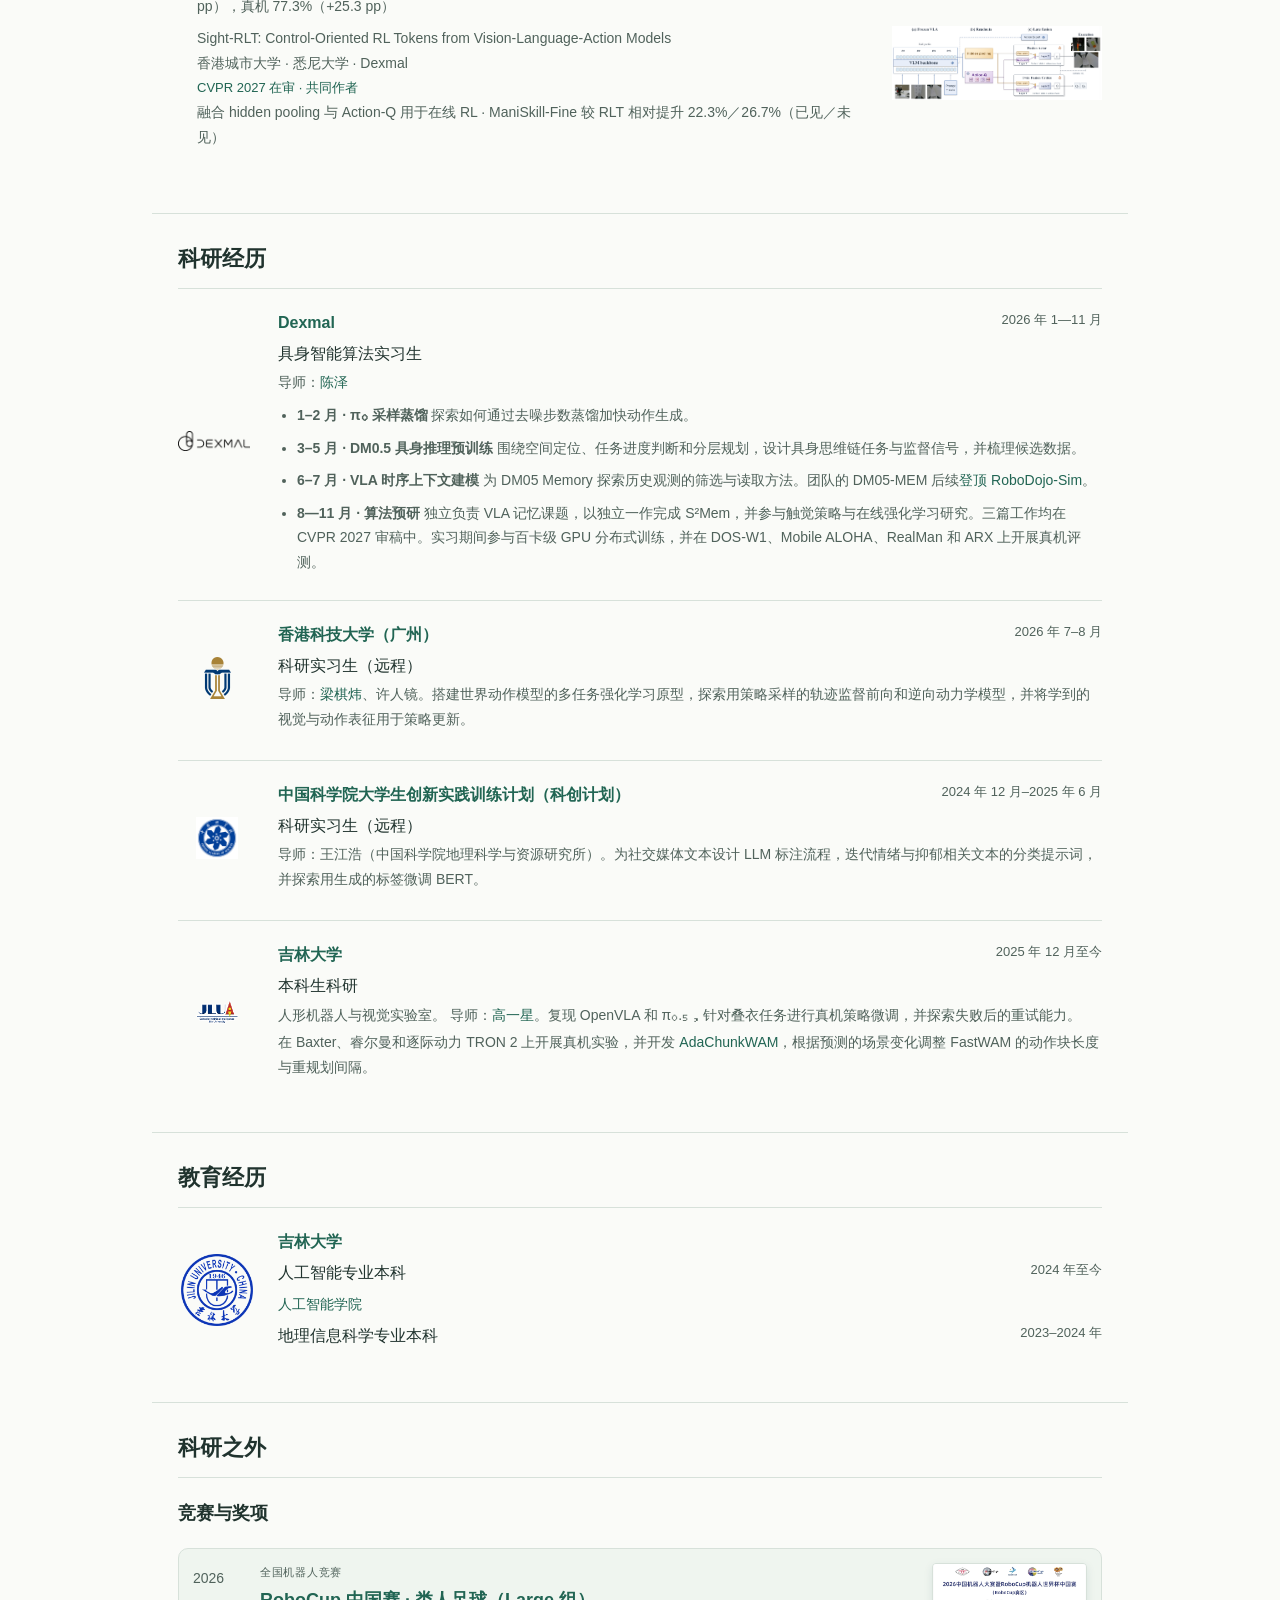
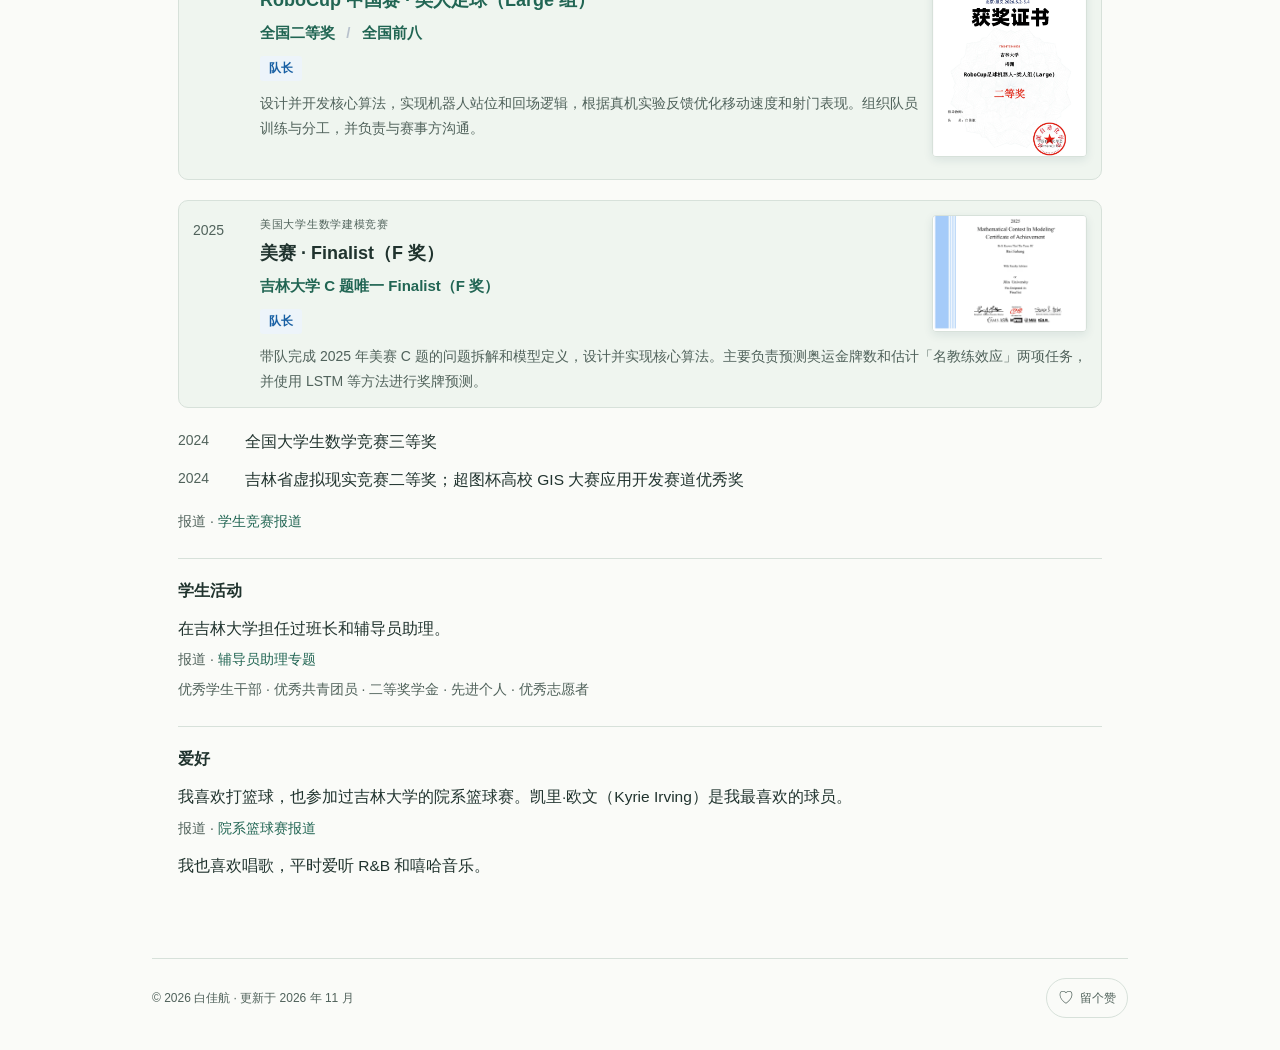
==== commit 3712968e: "Add a persistent light and dark theme to both languages" ====
--- a/zh.html
+++ b/zh.html
@@ -5,11 +5,12 @@
 <title>白佳航 | 吉林大学</title>
 <meta name="description" content="白佳航，吉林大学本科生，研究方向为具身智能、机器人学习和视觉语言动作模型中的记忆。">
 <link rel="canonical" href="https://jiahangbai.github.io/">
-<link rel="stylesheet" href="site.css?v=alpine-1">
+<script src="theme.js"></script>
+<link rel="stylesheet" href="site.css?v=alpine-theme-1">
 
 </head>
 <body>
-<nav aria-label="主导航"><div class="wrap"><a class="name" href="#about">白佳航</a><a href="#research">研究兴趣</a><a href="#ongoing">论文</a><a href="#experience">科研经历</a><a href="#education">教育经历</a><a href="#honors">竞赛与奖项</a><a class="language-switch" href="index.html" hreflang="en" lang="en">English</a></div></nav>
+<nav aria-label="主导航"><div class="wrap"><a class="name" href="#about">白佳航</a><a href="#research">研究兴趣</a><a href="#ongoing">论文</a><a href="#experience">科研经历</a><a href="#education">教育经历</a><a href="#honors">竞赛与奖项</a><a class="language-switch" href="index.html" hreflang="en" lang="en">English</a><button hidden type="button" class="theme-switch" data-dark="深色模式" data-light="浅色模式"></button></div></nav>
 <main class="wrap">
 <header id="about"><div><h1>白佳航 <span lang="en">Jiahang Bai</span></h1><p class="role">本科生 · 吉林大学人工智能学院</p><p>我从大二开始在 <a href="https://www.dexmal.com/">Dexmal</a> 做 VLA 算法研究，最近结束了这段近一年的实习。从设计具身推理训练任务到在双臂机器人上跑实验，我花了近半年研究一个问题：机器人打开盒盖看了一眼，等盖子合上，刚才看到的东西还能帮它决定下一步怎么做吗？这个问题成了我的第一篇论文 <a href="#s2mem">S²Mem</a>。</p><div class="links"><a href="mailto:baijh2323@mails.jlu.edu.cn">邮箱</a><a href="https://github.com/JiahangBai">GitHub</a><a href="https://xhslink.cn/o/AUrNLGoAuPa" target="_blank" rel="noopener">小红书 · 北极狐</a><a href="assets/Jiahang_Bai_Research_CV.pdf?v=research-sync" target="_blank" rel="noopener">英文简历（PDF）</a><a href="#s2mem">代表工作</a></div></div><div class="photo"><img class="portrait" src="assets/portrait-mountains.jpg" alt="山谷中的白佳航" width="190" height="190"></div></header>
 <section id="research">
--- a/site.css
+++ b/site.css
@@ -134,3 +134,44 @@
   #research .research{margin:0;padding-top:8px}
 }
 @media(prefers-reduced-motion:reduce){html{scroll-behavior:auto}}
+
+.theme-switch {
+  font: inherit;
+  font-size: 13px;
+  line-height: inherit;
+  color: var(--blue);
+  background: transparent;
+  border: 1px solid var(--line);
+  border-radius: 999px;
+  padding: 4px 11px;
+  white-space: nowrap;
+  cursor: pointer;
+}
+.theme-switch:focus-visible { outline: 2px solid var(--blue); outline-offset: 3px }
+.theme-switch:hover { border-color: var(--blue) }
+:root[data-theme="dark"] {
+  color-scheme: dark;
+  --ink: #e5eee8;
+  --muted: #b0c1b8;
+  --blue: #92d6ba;
+  --line: #364a40;
+  --surface: #19251f;
+  --raised: #23342b;
+}
+[data-theme="dark"] body { background: #121b16 }
+[data-theme="dark"] nav,
+[data-theme="dark"] .paper-metrics > div,
+[data-theme="dark"] .links a,
+[data-theme="dark"] .like-button:not([aria-disabled="true"]):hover { background: var(--surface) }
+[data-theme="dark"] header { background: linear-gradient(115deg,var(--surface) 38%,#23392e) }
+[data-theme="dark"] .featured-paper,
+[data-theme="dark"] .award-feature,
+[data-theme="dark"] .lead-role { background: var(--raised) }
+[data-theme="dark"] .lead-role { color: var(--blue) }
+[data-theme="dark"] .research p,
+[data-theme="dark"] .paper-description { color: var(--muted) }
+[data-theme="dark"] .links a:last-child { background: var(--blue); color: #13271e }
+[data-theme="dark"] .links a:last-child:hover { background: #b2ebd2 }
+[data-theme="dark"] .logo { background: #f3f6f3; border-radius: 8px; padding: 4px }
+[data-theme="dark"] .portrait { border-color: var(--line) }
+[data-theme="dark"] .site-like[data-liked="true"] .like-heart { color: #f698b2 }
